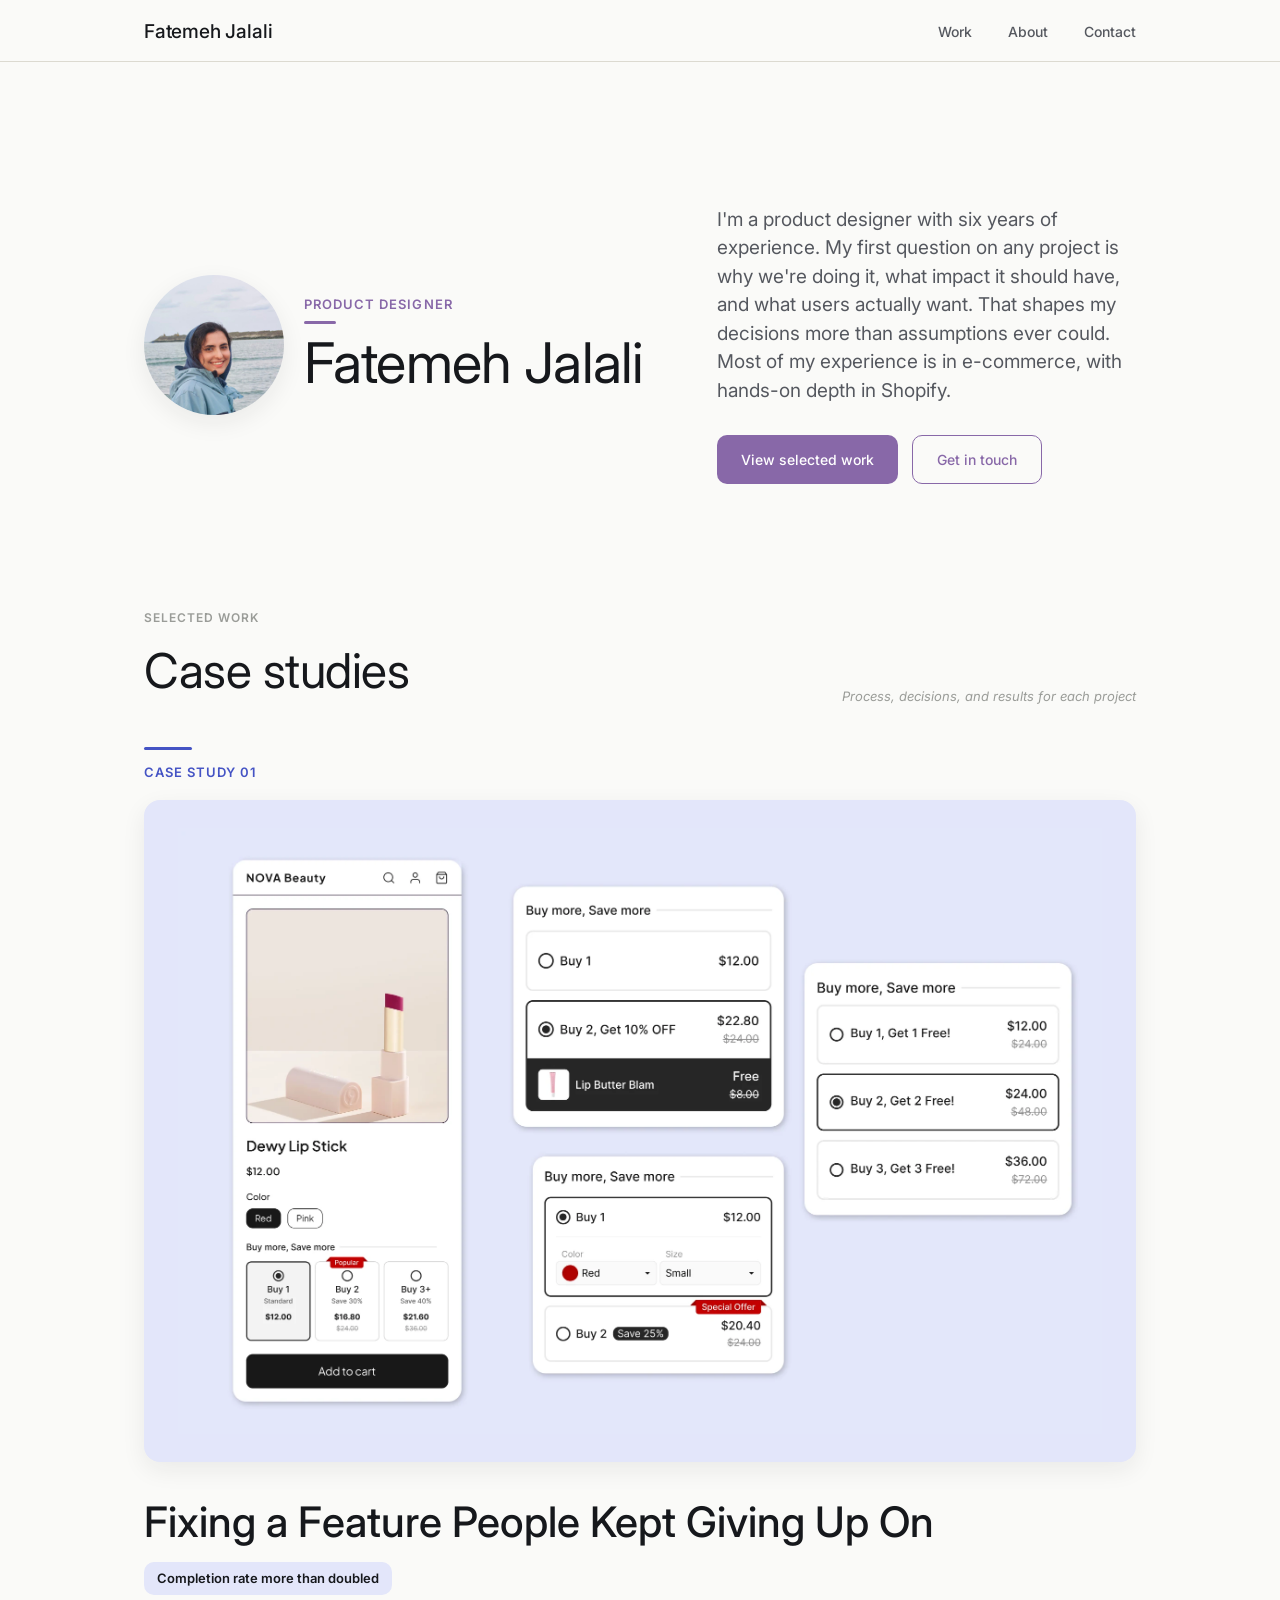
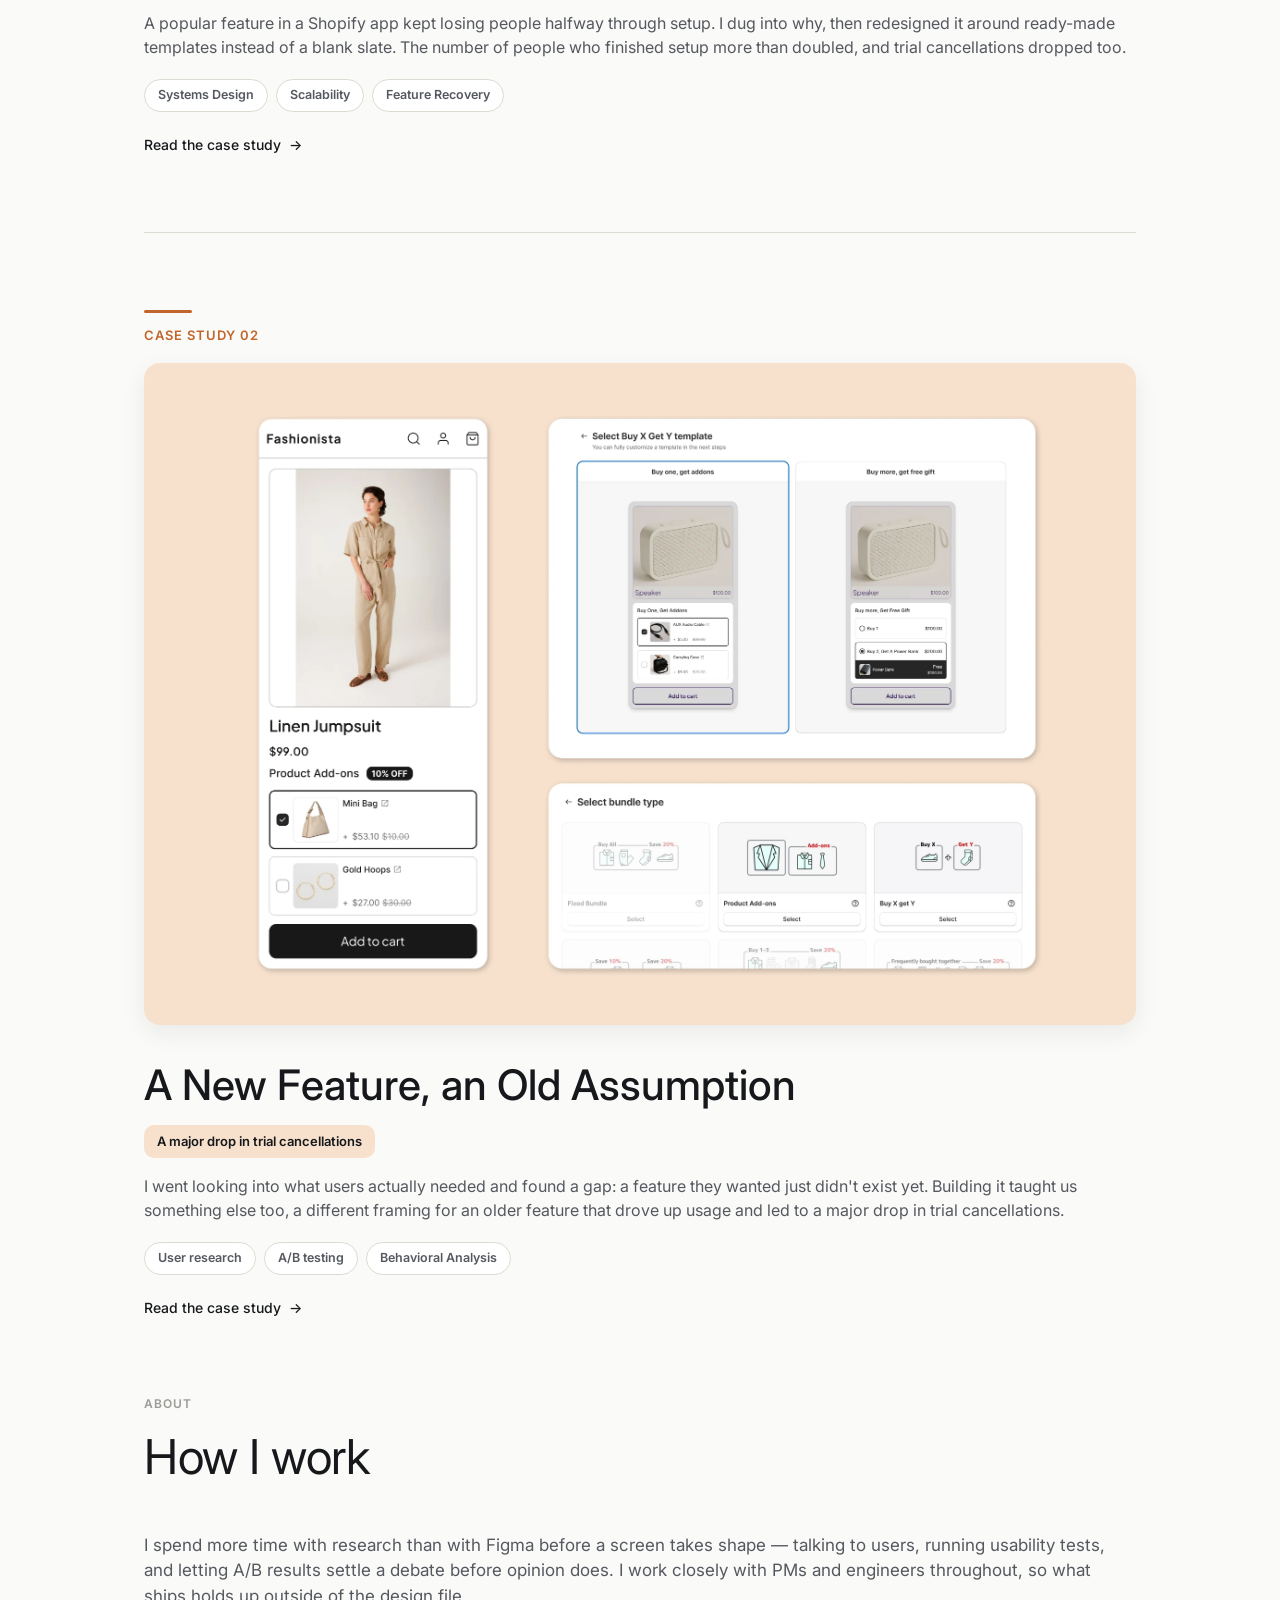
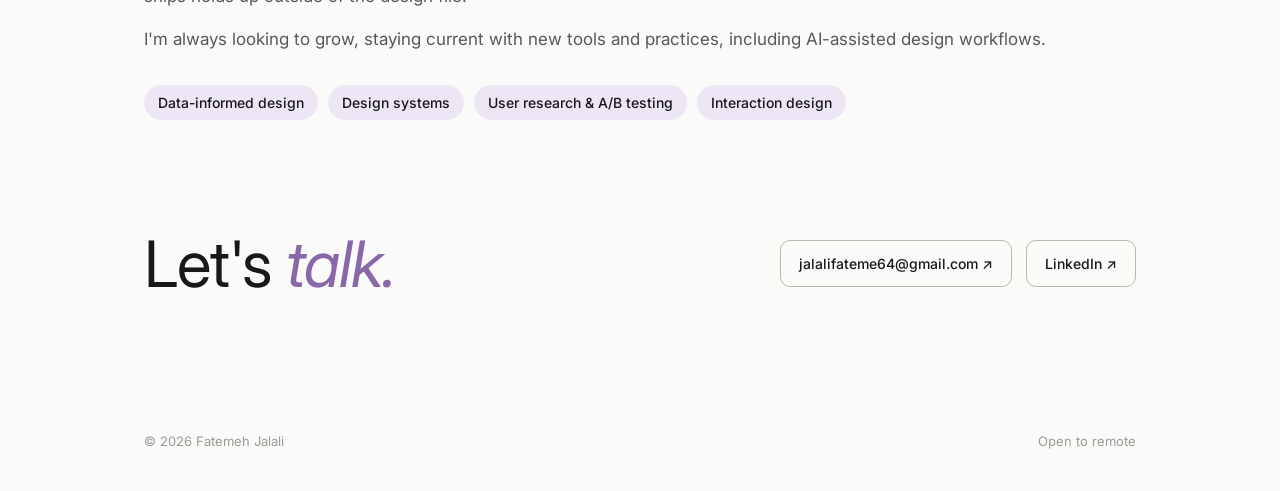
==== index.html @ e8f48e27 "Add three annotated before/after screenshots with draw-on curved arrows Cropped the uploaded composi" ====
<!DOCTYPE html>
<html lang="en">
<head>
<meta charset="UTF-8">
<meta name="viewport" content="width=device-width, initial-scale=1.0">
<title>Fatemeh Jalali — Product Designer</title>
<meta name="description" content="Fatemeh Jalali — product designer with six years of experience in e-commerce and Shopify, designing with research, testing, and measured outcomes.">

<meta property="og:type" content="website">
<meta property="og:title" content="Fatemeh Jalali — Product Designer">
<meta property="og:description" content="Product designer with six years of experience in e-commerce and Shopify. Design decisions, backed by evidence.">
<meta property="og:url" content="https://fatemehjalali.is-a.dev/">
<meta name="twitter:card" content="summary_large_image">
<!-- TODO before launch: add an og:image. -->

<link rel="canonical" href="https://fatemehjalali.is-a.dev/">
<link rel="icon" href="./assets/favicon.svg" type="image/svg+xml">
<link rel="preconnect" href="https://fonts.googleapis.com">
<link rel="preconnect" href="https://fonts.gstatic.com" crossorigin>
<link href="https://fonts.googleapis.com/css2?family=Fraunces:opsz,wght@9..144,400;9..144,500&family=Inter:ital,wght@0,400;0,500;0,600;0,700;1,400;1,500;1,600&display=swap" rel="stylesheet">
<link rel="stylesheet" href="./assets/css/styles.css?v=16">
<script src="./assets/js/main.js" defer></script>
</head>
<body>

  <a class="skip-link" href="#top">Skip to content</a>

  <header>
    <div class="header-row wrap">
      <a href="./" class="logo">Fatemeh Jalali</a>
      <nav aria-label="Primary">
        <a href="#work">Work</a>
        <a href="#about">About</a>
        <a href="#contact">Contact</a>
      </nav>
    </div>
  </header>

  <main id="top">

    <section class="hero wrap">
      <div class="hero-identity reveal">
        <img class="hero-photo" src="./assets/images/fatemeh.jpg" alt="Fatemeh Jalali" width="140" height="140">
        <div>
          <div class="eyebrow">Product designer</div>
          <h1 class="hero-name">Fatemeh Jalali</h1>
        </div>
      </div>
      <div class="hero-sub reveal">
        <p>I'm a product designer with six years of experience. My first question on any project is why we're doing it, what impact it should have, and what users actually want. That shapes my decisions more than assumptions ever could. Most of my experience is in e-commerce, with hands-on depth in Shopify.</p>
        <div class="hero-cta">
          <a href="#work" class="btn btn-primary">View selected work</a>
          <a href="#contact" class="btn btn-ghost">Get in touch</a>
        </div>
      </div>
    </section>

    <section class="section wrap" id="work">
      <div class="section-head reveal">
        <div>
          <div class="section-label">Selected work</div>
          <h2 class="section-title">Case studies</h2>
        </div>
        <div class="section-note section-note--wide">Process, decisions, and results for each project</div>
      </div>

      <div class="work-list">
        <article class="work-entry work-entry--cs2 reveal">
          <div class="work-kicker">Case study 01</div>
          <a href="./fixing-a-feature-people-kept-giving-up-on" class="work-media">
            <img src="./assets/images/case-study-2-cover.webp" alt="" width="2000" height="1309" loading="lazy">
          </a>
          <div class="work-body">
            <h3 class="work-title"><a href="./fixing-a-feature-people-kept-giving-up-on">Fixing a Feature People Kept Giving Up On</a></h3>
            <div class="work-result">Completion rate more than doubled</div>
            <p class="work-desc">A popular feature in a Shopify app kept losing people halfway through setup. I dug into why, then redesigned it around ready-made templates instead of a blank slate. The number of people who finished setup more than doubled, and trial cancellations dropped too.</p>
            <div class="work-tags">
              <span class="tag">Systems Design</span>
              <span class="tag">Scalability</span>
              <span class="tag">Feature Recovery</span>
            </div>
            <a href="./fixing-a-feature-people-kept-giving-up-on" class="work-link"><span class="work-link-text">Read the case study</span> <span class="arrow">→</span></a>
          </div>
        </article>

        <hr class="work-divider">

        <article class="work-entry work-entry--cs1 reveal">
          <div class="work-kicker">Case study 02</div>
          <a href="./a-new-feature-an-old-assumption" class="work-media">
            <img src="./assets/images/case-study-1-cover.webp" alt="" width="2000" height="1309" loading="lazy">
          </a>
          <div class="work-body">
            <h3 class="work-title"><a href="./a-new-feature-an-old-assumption">A New Feature, an Old Assumption</a></h3>
            <div class="work-result">A major drop in trial cancellations</div>
            <p class="work-desc">I went looking into what users actually needed and found a gap: a feature they wanted just didn't exist yet. Building it taught us something else too, a different framing for an older feature that drove up usage and led to a major drop in trial cancellations.</p>
            <div class="work-tags">
              <span class="tag">User research</span>
              <span class="tag">A/B testing</span>
              <span class="tag">Behavioral Analysis</span>
            </div>
            <a href="./a-new-feature-an-old-assumption" class="work-link"><span class="work-link-text">Read the case study</span> <span class="arrow">→</span></a>
          </div>
        </article>
      </div>
    </section>

    <section class="section wrap" id="about">
      <div class="section-head reveal">
        <div>
          <div class="section-label">About</div>
          <h2 class="section-title">How I work</h2>
        </div>
      </div>

      <div class="about-grid reveal">
        <div class="about-text">
          <p>I spend more time with research than with Figma before a screen takes shape — talking to users, running usability tests, and letting A/B results settle a debate before opinion does. I work closely with PMs and engineers throughout, so what ships holds up outside of the design file.</p>
          <p>I'm always looking to grow, staying current with new tools and practices, including AI-assisted design workflows.</p>

          <div class="skills">
            <span>Data-informed design</span>
            <span>Design systems</span>
            <span>User research &amp; A/B testing</span>
            <span>Interaction design</span>
          </div>
        </div>
      </div>
    </section>

  </main>

  <section class="contact wrap" id="contact">
    <div class="contact-inner reveal">
      <h2>Let's <em>talk.</em></h2>
      <div class="contact-links">
        <a class="contact-link" href="mailto:jalalifateme64@gmail.com">jalalifateme64@gmail.com ↗</a>
        <a class="contact-link" href="https://www.linkedin.com/in/fatemehjalali78/" target="_blank" rel="noopener">LinkedIn ↗</a>
      </div>
    </div>
  </section>

  <footer class="reveal">
    <span>© 2026 Fatemeh Jalali</span>
    <span>Open to remote</span>
  </footer>

</body>
</html>
---- assets/css/styles.css ----
/* ==========================================================================
   Fatemeh Jalali — portfolio
   Shared stylesheet. Every page links this file.

   Visual direction: light, editorial, magazine-like. Typography and
   whitespace carry the hierarchy — no monospace/dashboard motifs.
   ========================================================================== */

/* ---------- design tokens ---------- */
:root{
  --bg: #FAFAF8;
  --bg-card: #FFFFFF;
  --ink: #16181C;
  --ink-soft: #55585F;
  --ink-faint: #9A9C98;
  --accent: #8868A8;
  --accent-soft: #EDE6F5;
  --line: #DCDAD1;
  --line-strong: #B9B6AA;

  /* Per-case-study accents. Applied to that case's work-entry media/link on
     the homepage, and as the page-wide --accent on the case's own page. */
  --cs1-accent: #C1652B;      /* addon features — vivid warm amber */
  --cs1-accent-soft: #F7E1CD;
  --cs2-accent: #4453C4;      /* template system — vivid indigo */
  --cs2-accent-soft: #E3E6FA;

  /* Inter everywhere by default — clean and reliable at every weight/
     size, with no unusual letterforms to trip on. --serif is kept as
     an alias (rather than rewriting every heading rule) so existing
     styles that reference it still resolve correctly. --display-serif
     is the one deliberate exception: Fraunces, used only for
     .section-title, to give major section headings stronger contrast
     against the Inter body text. */
  --serif: 'Inter', sans-serif;
  --sans: 'Inter', sans-serif;
  --display-serif: 'Fraunces', serif;

  --radius: 16px;
  --radius-sm: 10px;
  --shadow: 0 8px 24px rgba(22, 24, 28, 0.07);

  --max: 1120px;
  --gutter: clamp(20px, 5vw, 64px);
}

:root[data-theme="cs1"]{ --accent: var(--cs1-accent); --accent-soft: var(--cs1-accent-soft); }
:root[data-theme="cs2"]{ --accent: var(--cs2-accent); --accent-soft: var(--cs2-accent-soft); }

/* ---------- base ---------- */
*{ box-sizing: border-box; }
html{ scroll-behavior: smooth; }
body{
  margin:0;
  background: var(--bg);
  color: var(--ink);
  font-family: var(--sans);
  font-size: 16px;
  line-height: 1.5;
  -webkit-font-smoothing: antialiased;
}
a{ color: inherit; }
img{ max-width: 100%; display:block; }

.wrap{
  max-width: var(--max);
  margin: 0 auto;
  padding-left: var(--gutter);
  padding-right: var(--gutter);
}

/* Visually hidden, still read by screen readers. */
.visually-hidden{
  position:absolute;
  width:1px; height:1px;
  margin:-1px; padding:0;
  overflow:hidden;
  clip: rect(0 0 0 0);
  white-space: nowrap;
  border:0;
}

.skip-link{
  position:absolute;
  left:-9999px;
  top:0;
  z-index: 10;
  background: var(--ink);
  color: var(--bg);
  font-family: var(--sans);
  font-size: 14px;
  font-weight: 500;
  padding: 12px 18px;
  text-decoration:none;
}
.skip-link:focus{
  left: var(--gutter);
  top: 12px;
}

/* ---------- divider ---------- */
/* A quiet horizontal rule, used sparingly — whitespace does most of the
   work of separating sections. */
.divider{
  border: none;
  border-top: 1px solid var(--line);
  margin: 0;
  width: 100%;
}

/* ---------- header ---------- */
header{
  position: sticky;
  top: 0;
  z-index: 50;
  background: var(--bg);
  border-bottom: 1px solid var(--line);
  padding-top: 18px;
  padding-bottom: 14px;
}
.header-row{
  display:flex;
  align-items:center;
  justify-content:space-between;
}
.logo{
  font-family: var(--serif);
  font-size: 19px;
  font-weight: 500;
  letter-spacing: -0.01em;
  text-decoration:none;
}
.header-row nav{
  display:flex;
  gap: clamp(18px, 3vw, 36px);
  font-family: var(--sans);
  font-size: 14px;
  font-weight: 500;
}
.header-row nav a{
  text-decoration:none;
  color: var(--ink-soft);
  position:relative;
  padding-bottom: 2px;
}
.header-row nav a::after{
  content:'';
  position:absolute;
  left:0; bottom:0;
  width:100%;
  height:1px;
  background: currentColor;
  transform: scaleX(0);
  transform-origin: right;
  transition: transform .25s ease;
}
.header-row nav a:hover{ color: var(--ink); }
.header-row nav a:hover::after{ transform: scaleX(1); transform-origin: left; }
/* Current page in a multi-page nav. */
.header-row nav a[aria-current="page"]{
  color: var(--ink);
  border-bottom: 1px solid var(--accent);
}
.header-row nav a[aria-current="page"]::after{ content:none; }

/* ---------- buttons ---------- */
.btn{
  font-family: var(--sans);
  font-size: 14px;
  font-weight: 500;
  text-decoration:none;
  padding: 13px 24px;
  border-radius: var(--radius-sm);
  display:inline-flex;
  align-items:center;
  gap: 8px;
}
.btn-primary{
  background: var(--accent);
  color: #FFFFFF;
}
.btn-primary:hover{ filter: brightness(0.92); }
.btn-ghost{
  border: 1px solid var(--accent);
  color: var(--accent);
}
.btn-ghost:hover{ background: var(--accent-soft); }

/* ---------- section heads ---------- */
/* Single-sided rhythm: sections sit back to back with no divider between
   them, so only padding-top creates the gap — adding padding-bottom too
   would double it at every section-to-section boundary. */
.section{
  padding-top: clamp(48px, 6vw, 80px);
}
.section-head{
  display:flex;
  justify-content:space-between;
  align-items: flex-end;
  margin-bottom: clamp(24px, 3.5vw, 40px);
  gap: 20px;
  flex-wrap: wrap;
}
.section-label{
  font-family: var(--sans);
  font-size: 12px;
  font-weight: 600;
  color: var(--ink-faint);
  letter-spacing: 0.08em;
  text-transform: uppercase;
}
.section-title{
  font-family: var(--serif);
  font-size: clamp(32px, 4.4vw, 48px);
  font-weight: 400;
  letter-spacing: -0.01em;
  margin: 8px 0 0 0;
}
.section-note{
  font-family: var(--sans);
  font-style: italic;
  font-size: 13px;
  color: var(--ink-faint);
  max-width: 30ch;
  text-align: right;
}
/* A short, single-line note (e.g. Selected Work) shouldn't wrap like the
   longer per-section notes on case study pages do. */
.section-note--wide{ max-width: none; }

/* ---------- tags ---------- */
.tag{
  font-family: var(--sans);
  font-size: 12.5px;
  font-weight: 600;
  color: var(--ink-soft);
  background: var(--bg-card);
  border: 1px solid var(--line);
  padding: 6px 13px;
  border-radius: 20px;
}

/* ---------- hero (home) ---------- */
.hero{
  position: relative;
  padding-top: clamp(84px, 12vw, 144px);
  padding-bottom: clamp(28px, 4vw, 48px);
  display:grid;
  grid-template-columns: 1fr;
  gap: 28px;
}
.eyebrow{
  font-family: var(--sans);
  font-size: 13px;
  font-weight: 600;
  color: var(--accent);
  letter-spacing: 0.08em;
  text-transform: uppercase;
  position: relative;
  padding-bottom: 10px;
}
.eyebrow::after{
  content: '';
  position: absolute;
  left: 0;
  bottom: 0;
  width: 32px;
  height: 3px;
  border-radius: 2px;
  background: var(--accent);
}
.hero-identity{
  display:flex;
  align-items:center;
  gap: 20px;
}
.hero-photo{
  width: 140px; height: 140px;
  border-radius: 50%;
  object-fit: cover;
  box-shadow: var(--shadow);
  filter: saturate(0.92);
  flex-shrink:0;
}
.hero-name{
  font-family: var(--serif);
  font-weight: 400;
  font-size: clamp(34px, 4.8vw, 56px);
  line-height: 1.12;
  letter-spacing: -0.015em;
  margin: 8px 0 0 0;
}
.hero-sub{
  display:grid;
  grid-template-columns: minmax(0,1fr);
  gap: 22px;
  max-width: 640px;
}
.hero-sub p{
  font-size: 19px;
  color: var(--ink-soft);
  margin: 0;
  max-width: 56ch;
}
.hero-cta{
  display:flex;
  gap: 14px;
  margin-top: 8px;
  flex-wrap: wrap;
}

/* ---------- work entries (home) ---------- */
.work-list{
  display:flex;
  flex-direction: column;
}
.work-divider{
  border:none;
  border-top:1px solid var(--line);
  width:100%;
  margin: clamp(48px, 6vw, 80px) 0;
}
.work-entry{
  display:flex;
  flex-direction: column;
}
/* Per-entry accent, scoped so it doesn't leak past this entry. */
.work-entry--cs1{ --card-accent: var(--cs1-accent); --card-accent-soft: var(--cs1-accent-soft); }
.work-entry--cs2{ --card-accent: var(--cs2-accent); --card-accent-soft: var(--cs2-accent-soft); }

.work-kicker{
  font-family: var(--sans);
  font-size: 13px;
  font-weight: 600;
  color: var(--card-accent, var(--accent));
  letter-spacing: 0.08em;
  text-transform: uppercase;
  margin-bottom: 18px;
  position: relative;
  padding-top: 16px;
}
.work-kicker::before{
  content: '';
  position: absolute;
  top: 0;
  left: 0;
  width: 48px;
  height: 3px;
  border-radius: 2px;
  background: var(--card-accent, var(--accent));
}

.work-media{
  display:block;
  width:100%;
  aspect-ratio: 3/2;
  background: var(--card-accent-soft, var(--accent-soft));
  border-radius: var(--radius);
  box-shadow: var(--shadow);
  padding: clamp(14px, 2.5vw, 28px);
  position: relative;
  overflow: hidden;
}
.work-media img{
  width:100%;
  height:100%;
  object-fit: contain;
  display:block;
  transition: transform .4s ease;
}
.work-entry:hover .work-media img{ transform: scale(1.02); }

.work-body{
  display:flex;
  flex-direction: column;
  gap: 16px;
  margin-top: clamp(24px, 4vw, 36px);
}
.work-title{
  font-family: var(--serif);
  font-size: clamp(28px, 4vw, 42px);
  font-weight: 500;
  margin: 0;
  line-height: 1.15;
}
.work-title a{
  color: inherit;
  text-decoration: none;
  transition: color .2s ease;
}
.work-entry:hover .work-title a{ color: var(--card-accent, var(--accent)); }
.work-result{
  font-family: var(--sans);
  font-size: 13px;
  font-weight: 600;
  color: var(--ink);
  background: var(--card-accent-soft, var(--accent-soft));
  display:inline-block;
  width:fit-content;
  padding: 7px 13px;
  border-radius: var(--radius-sm);
}
.work-desc{
  color: var(--ink-soft);
  font-size: 16px;
  margin: 0;
}
.work-tags{
  display:flex;
  gap: 8px;
  flex-wrap: wrap;
  margin-top: 4px;
}
.work-link{
  font-family: var(--sans);
  font-size: 14px;
  font-weight: 500;
  color: var(--ink);
  text-decoration: none;
  display:inline-flex;
  align-items:center;
  gap: 8px;
  margin-top: 6px;
  width: fit-content;
}
.work-entry:hover .work-link{ color: var(--card-accent, var(--accent)); }
.work-link-text{ position:relative; }
.work-link-text::after{
  content:'';
  position:absolute;
  left:0; bottom:-2px;
  width:100%;
  height:1px;
  background: currentColor;
  transform: scaleX(0);
  transform-origin: right;
  transition: transform .25s ease;
}
.work-entry:hover .work-link-text::after{ transform: scaleX(1); transform-origin: left; }
.work-link .arrow{ transition: transform .2s ease; }
.work-entry:hover .arrow{ transform: translateX(4px); }

/* ---------- about ---------- */
.about-grid{
  display:grid;
  grid-template-columns: 1fr;
}
.about-text p{
  font-size: 17px;
  color: var(--ink-soft);
  margin: 0 0 18px 0;
}
.about-text p:last-child{ margin-bottom:0; }
.about-text strong{
  color: var(--ink);
  font-weight: 500;
}

.skills{
  margin-top: 32px;
  display:flex;
  flex-wrap: wrap;
  gap: 10px;
  font-family: var(--sans);
  font-size: 14px;
  font-weight: 500;
}
.skills span{
  color: var(--ink);
  background: var(--accent-soft);
  padding: 7px 14px;
  border-radius: 20px;
}

/* ==========================================================================
   Case study components
   Shared by case-study-1.html / case-study-2.html.
   ========================================================================== */

/* ---------- case hero ---------- */
.case-hero{
  padding-top: clamp(24px, 4vw, 40px);
  padding-bottom: clamp(28px, 4vw, 48px);
}
.case-hero h1{
  font-family: var(--serif);
  font-weight: 400;
  font-size: clamp(34px, 4.8vw, 56px);
  line-height: 1.12;
  letter-spacing: -0.015em;
  margin: 14px 0 0 0;
  max-width: 20ch;
}
.case-summary-label{
  font-family: var(--sans);
  font-size: 12px;
  font-weight: 600;
  color: var(--accent);
  text-transform: uppercase;
  letter-spacing: 0.08em;
  margin: 28px 0 10px 0;
}
.case-summary{
  font-size: 19px;
  color: var(--ink-soft);
  margin: 0;
  text-align: justify;
}

/* ---------- media frame (cover + inline images) ---------- */
.frame{
  width:100%;
  background: var(--accent-soft);
  border-radius: var(--radius);
  box-shadow: var(--shadow);
  position: relative;
  overflow: hidden;
}
.frame::after{
  content: attr(data-label);
  position:absolute;
  bottom: 16px; left:16px;
  font-family: var(--sans);
  font-size: 11px;
  font-weight: 600;
  text-transform: uppercase;
  letter-spacing: 0.06em;
  color: var(--accent);
  opacity: 0.75;
}
.frame img{
  width:100%;
  height:100%;
  object-fit: cover;
  display:block;
}
.frame--cover{ aspect-ratio: 3/2; }
.frame--wide{ aspect-ratio: 16/9; }
.frame--square{ aspect-ratio: 4/3; }
.frame--1x1{ aspect-ratio: 1/1; }

/* ---------- annotated frame (draw-on arrow overlay) ---------- */
/* A hand-drawn-feeling arrow that draws itself in once the frame has
   scrolled into view, pointing at what changed between a before/after
   pair without a static graphic competing with the screenshot. */
.frame-annotated{ position: relative; }
.frame-annotated .arrow-overlay{
  position: absolute;
  inset: 0;
  width: 100%;
  height: 100%;
  pointer-events: none;
}
.frame-annotated .arrow-path{
  fill: none;
  stroke: var(--accent);
  stroke-width: 5;
  stroke-linecap: round;
  stroke-dasharray: 2000;
  stroke-dashoffset: 2000;
  transition: stroke-dashoffset 1.1s cubic-bezier(.4, 0, .2, 1) .35s;
}
.frame-annotated .arrow-dot{
  fill: var(--accent);
  opacity: 0;
  transition: opacity .3s ease .35s;
}
.frame-annotated.in .arrow-path{ stroke-dashoffset: 0; }
.frame-annotated.in .arrow-dot{ opacity: 1; }

/* ---------- screenshot frame (browser chrome) ---------- */
/* A lightweight "browser window" shell for native, hand-built visuals
   (comparison tables, diagrams) so they sit alongside real screenshots
   without looking like a standalone diagram dropped into the page. */
.screenshot-frame{
  background: var(--bg-card);
  border-radius: var(--radius);
  box-shadow: var(--shadow);
  overflow: hidden;
}
.screenshot-frame-bar{
  display: flex;
  align-items: center;
  gap: 6px;
  padding: 12px 16px;
  background: var(--bg);
  border-bottom: 1px solid var(--line);
}
.screenshot-frame-dot{
  width: 8px;
  height: 8px;
  border-radius: 50%;
  background: var(--line-strong);
  flex-shrink: 0;
}
.screenshot-frame-address{
  flex: 1 1 auto;
  max-width: 280px;
  height: 16px;
  margin-left: 8px;
  border-radius: 999px;
  background: var(--bg-card);
  border: 1px solid var(--line);
}
.screenshot-frame-body{
  padding: clamp(24px, 4vw, 40px);
}

/* ---------- before/after scope comparison ---------- */
.ba-compare{
  display: grid;
  grid-template-columns: 1fr 1fr;
  gap: clamp(24px, 4vw, 40px);
  position: relative;
}
.ba-compare::before{
  content: '';
  position: absolute;
  top: 0;
  bottom: 0;
  left: 50%;
  border-left: 1px dashed var(--line);
}
.ba-col-head{
  font-family: var(--sans);
  font-size: 12px;
  font-weight: 600;
  letter-spacing: 0.08em;
  text-transform: uppercase;
  color: var(--ink-faint);
  margin: 0 0 18px 0;
}
.ba-col-head--accent{ color: var(--accent); }
.ba-item{ margin-bottom: 20px; }
.ba-item:last-child{ margin-bottom: 0; }
.ba-item h4{
  font-family: var(--serif);
  font-weight: 500;
  font-size: 15px;
  color: var(--ink);
  margin: 0 0 4px 0;
}
.ba-item p{
  font-family: var(--sans);
  font-size: 13px;
  color: var(--ink-soft);
  margin: 0 0 6px 0;
}
.ba-item p:last-child{ margin-bottom: 0; }
.ba-item ul{
  margin: 0;
  padding-left: 18px;
}
.ba-item li{
  font-family: var(--sans);
  font-size: 13px;
  color: var(--ink-soft);
  margin-bottom: 3px;
}
.ba-item li:last-child{ margin-bottom: 0; }
.ba-item--cut{ opacity: 0.55; }
.ba-item--cut h4{
  text-decoration: line-through;
  text-decoration-color: var(--accent);
  text-decoration-thickness: 1.5px;
}
.ba-struck{
  text-decoration: line-through;
  text-decoration-color: var(--accent);
  text-decoration-thickness: 1.5px;
  opacity: 0.6;
}
.ba-annotation{
  display: flex;
  align-items: center;
  gap: 6px;
  margin-top: 8px;
}
.ba-annotation-line{
  width: 20px;
  height: 0;
  border-top: 1px dashed var(--accent);
  flex-shrink: 0;
}
.ba-annotation-text{
  font-family: var(--sans);
  font-style: italic;
  font-size: 11.5px;
  color: var(--accent);
}
@media (max-width: 700px){
  .ba-compare{ grid-template-columns: 1fr; }
  .ba-compare::before{ display: none; }
  .ba-col--before{
    border-bottom: 1px dashed var(--line);
    padding-bottom: 24px;
    margin-bottom: 24px;
  }
}

/* ---------- prose ---------- */
.prose h3{
  font-family: var(--serif);
  font-weight: 500;
  font-size: 21px;
  margin: 0 0 14px 0;
}
.prose p{
  font-size: 17px;
  color: var(--ink-soft);
  margin: 0 0 18px 0;
  text-align: justify;
}
.prose p:last-child{ margin-bottom:0; }
.prose strong{ color: var(--ink); font-weight: 500; }
.prose ul{
  margin: 0 0 18px 0;
  padding-left: 20px;
  color: var(--ink-soft);
}
.prose li{ margin-bottom: 8px; text-align: justify; }
.prose li:last-child{ margin-bottom:0; }

/* a .frame following body text within the same section (e.g. a supporting
   chart under a problem statement) needs its own top gap, since .prose
   itself carries no trailing margin. Same for a second .prose block
   (e.g. a numbered sub-point) following the section's intro prose, and
   for text resuming after an inline frame. */
.prose + .frame,
.frame + .prose,
.frame + .frame,
.compare-table-wrap + .prose,
.lightbox + .prose,
.prose + .layer-diagram,
.layer-diagram + .prose,
.prose + .concept-diagram,
.concept-diagram + .prose,
.prose + .screenshot-frame,
.screenshot-frame + .prose,
.result-compare-wrap + .prose,
.prose + .result-block,
.frame + .result-block{ margin-top: clamp(28px, 4vw, 40px); }
.prose + .prose{ margin-top: clamp(28px, 4vw, 40px); }

/* ---------- layer diagram ---------- */
/* A minimal, three-step relationship diagram — plain cards and an
   arrow, no icons or illustration, so it breaks up prose without
   looking like a technical flowchart. */
.layer-diagram{
  display: flex;
  align-items: stretch;
  justify-content: center;
  gap: 10px;
  flex-wrap: wrap;
}
.layer-diagram-item{
  display: flex;
  flex-direction: column;
  align-items: center;
  background: var(--accent-soft);
  border-radius: var(--radius);
  padding: 24px 20px;
  text-align: center;
  flex: 1 1 180px;
  max-width: 220px;
}
.layer-diagram-index{
  display: inline-flex;
  align-items: center;
  justify-content: center;
  width: 26px;
  height: 26px;
  border-radius: 50%;
  background: var(--accent);
  color: #FFFFFF;
  font-family: var(--sans);
  font-size: 12px;
  font-weight: 600;
  margin-bottom: 12px;
  flex-shrink: 0;
}
.layer-diagram-item h4{
  font-family: var(--serif);
  font-weight: 500;
  font-size: 16px;
  color: var(--ink);
  margin: 0 0 6px 0;
}
.layer-diagram-item p{
  font-family: var(--sans);
  font-size: 13px;
  color: var(--ink-soft);
  margin: 0;
}
.layer-diagram-arrow{
  display: flex;
  align-items: center;
  justify-content: center;
  font-family: var(--serif);
  font-size: 20px;
  color: var(--line-strong);
  flex-shrink: 0;
}
@media (max-width: 700px){
  .layer-diagram{ flex-direction: column; }
  .layer-diagram-arrow{ transform: rotate(90deg); }
}

/* ---------- concept diagram (illustration + principles) ---------- */
/* A single small illustration of the concept itself (a main product with
   an add-on attached, inside a dotted "rules" boundary) followed by a
   compact, borderless row of icon + label pairs. Deliberately not a
   repeat of the surrounding prose in boxes. */
.concept-diagram{
  display: flex;
  flex-direction: column;
  align-items: center;
  gap: clamp(12px, 2vw, 18px);
}
.concept-illustration{
  display: block;
  width: 100%;
  max-width: 360px;
  height: auto;
}
.concept-illustration text{ font-family: var(--sans); }
.concept-illustration .cpt-boundary{ fill: none; stroke: var(--line-strong); stroke-width: 1.25; stroke-dasharray: 4 5; }
.concept-illustration .cpt-rules-label{ font-size: 11px; font-weight: 700; letter-spacing: 0.08em; fill: var(--accent); }
.concept-illustration .cpt-main{ fill: var(--bg-card); stroke: var(--line); stroke-width: 1.5; }
.concept-illustration .cpt-addon{ fill: var(--accent-soft); stroke: var(--accent); stroke-width: 1.5; }
.concept-illustration .cpt-connector{ stroke: var(--ink-faint); stroke-width: 1.5; stroke-linecap: round; }
.concept-illustration .cpt-icon-main{ fill: none; stroke: var(--ink-faint); stroke-width: 1.6; stroke-linecap: round; stroke-linejoin: round; }
.concept-illustration .cpt-icon-addon{ fill: none; stroke: var(--accent); stroke-width: 1.6; stroke-linecap: round; stroke-linejoin: round; }
.concept-illustration .cpt-badge{ fill: var(--accent); stroke: var(--bg-card); stroke-width: 2.5; }
.concept-illustration .cpt-badge-mark{ font-size: 13px; font-weight: 700; fill: #FFFFFF; text-anchor: middle; dominant-baseline: central; }
.concept-illustration .cpt-shape-label{ font-size: 12px; fill: var(--ink-soft); text-anchor: middle; }

.concept-principles{
  display: flex;
  flex-wrap: wrap;
  justify-content: center;
  column-gap: clamp(24px, 4vw, 40px);
  row-gap: 16px;
}
.concept-principle{
  display: flex;
  align-items: center;
  gap: 8px;
  flex: 0 1 auto;
}
.concept-icon{
  width: 22px;
  height: 22px;
  color: var(--accent);
  flex-shrink: 0;
}
.concept-icon circle,
.concept-icon path,
.concept-icon polyline,
.concept-icon line{
  fill: none;
  stroke: currentColor;
  stroke-width: 1.5;
  stroke-linecap: round;
  stroke-linejoin: round;
}
.concept-principle span{
  font-family: var(--sans);
  font-size: 13px;
  color: var(--ink-soft);
  white-space: nowrap;
}
@media (max-width: 500px){
  .concept-principle span{ white-space: normal; }
}

/* pull quote / callout, dropped inline in a section */
.callout{
  background: var(--accent-soft);
  border-left: 2px solid var(--accent);
  padding: 20px 24px;
  margin: clamp(24px, 4vw, 36px) 0;
  max-width: 62ch;
}
.callout--wide{ max-width: none; }
.callout p{
  font-family: var(--serif);
  font-style: italic;
  font-size: 19px;
  color: var(--ink);
  text-align: justify;
  margin: 0;
  line-height: 1.4;
}

/* ---------- result comparison ---------- */
.result-compare{
  display:flex;
  flex-wrap: wrap;
  align-items:center;
  gap: clamp(16px, 4vw, 32px);
  margin: clamp(24px, 4vw, 40px) 0;
}
.result-stat{
  display:flex;
  flex-direction:column;
  gap: 4px;
}
.result-stat b{
  font-family: var(--serif);
  font-weight: 500;
  font-size: clamp(32px, 5vw, 48px);
  line-height:1;
  color: var(--ink);
}
.result-stat b.is-accent{ color: var(--accent); }
.result-stat span{
  font-family: var(--sans);
  font-size: 13px;
  color: var(--ink-faint);
}
.result-arrow{
  font-family: var(--serif);
  font-size: 28px;
  color: var(--line-strong);
}
/* ---------- competitor comparison table ---------- */
.compare-table-wrap{
  margin: clamp(28px, 4vw, 40px) 0 0 0;
  background: var(--bg-card);
  border-radius: var(--radius);
  box-shadow: var(--shadow);
  overflow: hidden;
}
.compare-table{
  width: 100%;
  border-collapse: collapse;
}
.compare-table th{
  font-family: var(--sans);
  font-size: 12px;
  font-weight: 600;
  text-transform: uppercase;
  letter-spacing: 0.06em;
  color: var(--accent);
  text-align: left;
  padding: 16px 24px;
  background: var(--accent-soft);
  border-bottom: 1px solid var(--line);
}
.compare-table td{
  padding: 20px 24px;
  font-family: var(--sans);
  font-size: 17px;
  line-height: 1.5;
  color: var(--ink-soft);
  border-bottom: 1px solid var(--line);
  vertical-align: top;
}
.compare-table tr:last-child td{ border-bottom: none; }
.compare-table em{ color: var(--ink); font-style: italic; }
.compare-app{
  font-family: var(--serif);
  font-weight: 500;
  font-size: 17px;
  color: var(--ink);
}

@media (max-width: 700px){
  .compare-table thead{ display: none; }
  .compare-table, .compare-table tbody, .compare-table tr, .compare-table td{
    display: block;
    width: 100%;
  }
  .compare-table tr{
    padding: 20px 24px;
    border-bottom: 1px solid var(--line);
  }
  .compare-table tr:last-child{ border-bottom: none; }
  .compare-table td{
    padding: 6px 0;
    border-bottom: none;
  }
  .compare-table td::before{
    content: attr(data-label);
    display: block;
    font-family: var(--sans);
    font-size: 12px;
    font-weight: 600;
    text-transform: uppercase;
    letter-spacing: 0.06em;
    color: var(--accent);
    margin-bottom: 4px;
  }
  .compare-table td:first-child::before{ display: none; }
}

/* ---------- comparison-table screenshot thumbnail ---------- */
.compare-thumb{
  position: relative;
  display: inline-block;
  width: 96px;
  border: none;
  background: none;
  padding: 0;
  cursor: pointer;
}
.compare-thumb .frame{
  display: block;
  aspect-ratio: 3/2;
  border-radius: var(--radius-sm);
  box-shadow: none;
  transition: opacity .2s ease;
}
.compare-thumb:hover .frame{ opacity: 0.85; }
.compare-thumb-count{
  position: absolute;
  right: 5px;
  bottom: 5px;
  background: rgba(22, 24, 28, 0.72);
  color: #FFFFFF;
  font-family: var(--sans);
  font-size: 10px;
  font-weight: 600;
  padding: 2px 6px;
  border-radius: 20px;
  line-height: 1.3;
}

/* ---------- screenshot lightbox ---------- */
/* One reusable dialog for all four apps: setupCompareLightbox() in
   main.js swaps which .shot-grid is visible and opens/closes it. */
.lightbox{
  position: fixed;
  inset: 0;
  z-index: 100;
  display: flex;
  align-items: center;
  justify-content: center;
  padding: 16px;
}
.lightbox[hidden]{ display: none; }
.lightbox-backdrop{
  position: absolute;
  inset: 0;
  background: rgba(22, 24, 28, 0.55);
}
.lightbox-dialog{
  position: relative;
  background: var(--bg-card);
  border-radius: var(--radius);
  box-shadow: 0 24px 64px rgba(22, 24, 28, 0.3);
  width: 100%;
  max-width: 1400px;
  max-height: 94vh;
  overflow-y: auto;
  padding: clamp(20px, 3vw, 36px);
}
.lightbox-head{
  display: flex;
  align-items: center;
  justify-content: space-between;
  gap: 20px;
  margin-bottom: clamp(20px, 3vw, 28px);
}
.lightbox-title{
  font-family: var(--display-serif);
  font-weight: 500;
  font-size: 20px;
  color: var(--ink);
}
.lightbox-close{
  background: none;
  border: none;
  font-size: 26px;
  line-height: 1;
  color: var(--ink-faint);
  cursor: pointer;
  padding: 4px 8px;
  margin: -4px -8px 0 0;
}
.lightbox-close:hover{ color: var(--ink); }

/* Flex + justify-content:center (rather than CSS grid) so an
   incomplete last row — e.g. Pumper's 5 images as 3 + 2 — centers
   itself instead of hugging the left edge with dead space on the
   right. Column count/width is driven by data-count. */
.shot-grid{
  display: flex;
  flex-wrap: wrap;
  justify-content: center;
  gap: 20px;
}
.shot-grid[hidden]{ display: none; }
.shot{ display: flex; flex-direction: column; }
.shot-caption{
  font-family: var(--sans);
  font-size: 12px;
  color: var(--ink-faint);
  text-align: center;
  margin: 8px 0 0 0;
}

/* A single image is sized by available dialog height rather than a
   fixed width, so the lightbox never needs to scroll for it — width
   follows from the frame's own 3:2 ratio. */
.shot-grid[data-count="1"] .shot{ flex: 0 1 auto; max-width: 100%; }
.shot-grid[data-count="1"] .frame{
  width: auto;
  max-width: 100%;
  height: min(calc(94vh - 180px), 700px);
}
.shot-grid[data-count="2"] .shot{ flex: 1 1 0; max-width: calc(50% - 10px); }
.shot-grid[data-count="3"] .shot{ flex: 1 1 0; max-width: calc(33.333% - 14px); }
.shot-grid:not([data-count="1"]):not([data-count="2"]):not([data-count="3"]) .shot{
  flex: 1 1 340px;
  max-width: 420px;
}

@media (max-width: 700px){
  .shot-grid[data-count]:not([data-count="1"]) .shot{
    flex: 1 1 100%;
    max-width: 100%;
  }
}

body.lightbox-open{ overflow: hidden; }

/* ---------- prev/next case nav ---------- */
nav[aria-label="More work"]{
  padding-top: clamp(48px, 6vw, 80px);
  padding-bottom: clamp(48px, 6vw, 80px);
}
.case-switch{
  display:grid;
  grid-template-columns: 1fr;
  gap: clamp(16px, 2.5vw, 24px);
}
.case-switch-link{
  background: #FFFFFF;
  border-radius: var(--radius);
  box-shadow: var(--shadow);
  border: 2px solid transparent;
  outline: none;
  padding: clamp(24px, 4vw, 40px);
  text-decoration:none;
  color: inherit;
  display:flex;
  flex-direction:column;
  gap: 8px;
  transition: transform .2s ease, border-color .2s ease;
}
.case-switch-link:hover,
.case-switch-link:focus-visible{
  transform: translateY(-3px);
  background: #FFFFFF;
  box-shadow: var(--shadow);
  border-color: var(--accent);
  outline: none;
}
.case-switch-link:hover .case-switch-title,
.case-switch-link:focus-visible .case-switch-title{ color: var(--accent); }
.case-switch-label{
  font-family: var(--sans);
  font-size: 12px;
  font-weight: 600;
  color: var(--ink-faint);
  text-transform: uppercase;
  letter-spacing: 0.06em;
}
.case-switch-title{
  font-family: var(--serif);
  font-size: clamp(19px, 2.4vw, 24px);
  font-weight: 500;
}

@media (min-width: 700px){
  .case-switch{ grid-template-columns: 1fr 1fr; }
  .case-switch-link:last-child{ align-items: flex-end; text-align: right; }
}

/* ---------- contact ---------- */
.contact{
  position: relative;
  padding-top: clamp(56px, 8vw, 96px);
  padding-bottom: clamp(56px, 8vw, 96px);
}
.contact-inner{
  display:flex;
  flex-direction:column;
  align-items:flex-start;
  gap: 28px;
}
.contact h2{
  font-family: var(--serif);
  font-weight: 400;
  font-size: clamp(32px, 6vw, 64px);
  margin: 0;
  letter-spacing: -0.015em;
  max-width: 12ch;
}
.contact h2 em{ font-style: italic; color: var(--accent); }
.contact-links{
  display:flex;
  flex-wrap: wrap;
  gap: 14px;
}
.contact-link{
  font-family: var(--sans);
  font-size: 14px;
  font-weight: 500;
  text-decoration:none;
  border: 1px solid var(--line-strong);
  border-radius: var(--radius-sm);
  padding: 12px 18px;
  display:inline-flex;
  align-items:center;
  gap: 8px;
}
.contact-link:hover{
  border-color: var(--accent);
  color: var(--accent);
}

/* ---------- footer ---------- */
footer{
  padding: 24px var(--gutter) 40px;
  max-width: var(--max);
  margin: 0 auto;
  display:flex;
  justify-content:space-between;
  font-family: var(--sans);
  font-size: 13px;
  color: var(--ink-faint);
  flex-wrap: wrap;
  gap: 10px;
}

/* ---------- reveal ---------- */
.reveal{
  opacity: 0;
  transform: translateY(24px);
  transition: opacity .5s ease, transform .5s ease;
}
.reveal.in{
  opacity: 1;
  transform: translateY(0);
}
/* A touch of stagger between two sibling .reveal blocks in the same
   section (e.g. hero photo before hero copy, About head before body)
   without needing a separate observer per element. */
.hero-sub.reveal,
.about-grid.reveal{
  transition-delay: .1s;
}

/* Staggered reveal within each work entry: image scales in first,
   then title/badge/description/tags/link fade up in sequence. Driven
   by the single .work-entry.in toggle (same IntersectionObserver
   entry as every other .reveal), so it only ever plays once. */
.work-entry .work-media,
.work-entry .work-title,
.work-entry .work-result,
.work-entry .work-desc,
.work-entry .work-tags,
.work-entry .work-link{
  opacity: 0;
  transition: opacity .5s ease, transform .5s ease;
}
.work-entry .work-media{ transform: scale(0.96); }
.work-entry .work-title,
.work-entry .work-result,
.work-entry .work-desc,
.work-entry .work-tags,
.work-entry .work-link{
  transform: translateY(22px);
}
.work-entry .work-title{ transition-delay: .1s; }
.work-entry .work-result{ transition-delay: .2s; }
.work-entry .work-desc{ transition-delay: .3s; }
.work-entry .work-tags{ transition-delay: .4s; }
.work-entry .work-link{ transition-delay: .5s; }

.work-entry.in .work-media,
.work-entry.in .work-title,
.work-entry.in .work-result,
.work-entry.in .work-desc,
.work-entry.in .work-tags,
.work-entry.in .work-link{
  opacity: 1;
  transform: none;
}

@media (prefers-reduced-motion: reduce){
  .reveal{ opacity:1; transform:none; transition:none; }
  .work-entry .work-media,
  .work-entry .work-title,
  .work-entry .work-result,
  .work-entry .work-desc,
  .work-entry .work-tags,
  .work-entry .work-link{
    opacity:1; transform:none; transition:none;
  }
  html{ scroll-behavior:auto; }
}

/* ---------- focus ---------- */
a:focus-visible, .btn:focus-visible{
  outline: 2px solid var(--accent);
  outline-offset: 3px;
}

/* ---------- responsive ---------- */
@media (min-width: 760px){
  .hero{ grid-template-columns: 1.3fr 1fr; align-items: center; }
  .contact-inner{ flex-direction: row; align-items:center; justify-content:space-between; width:100%; }
}
@media (max-width: 759px){
  nav{ gap: 16px; }
  .section-note{ display:none; }
}
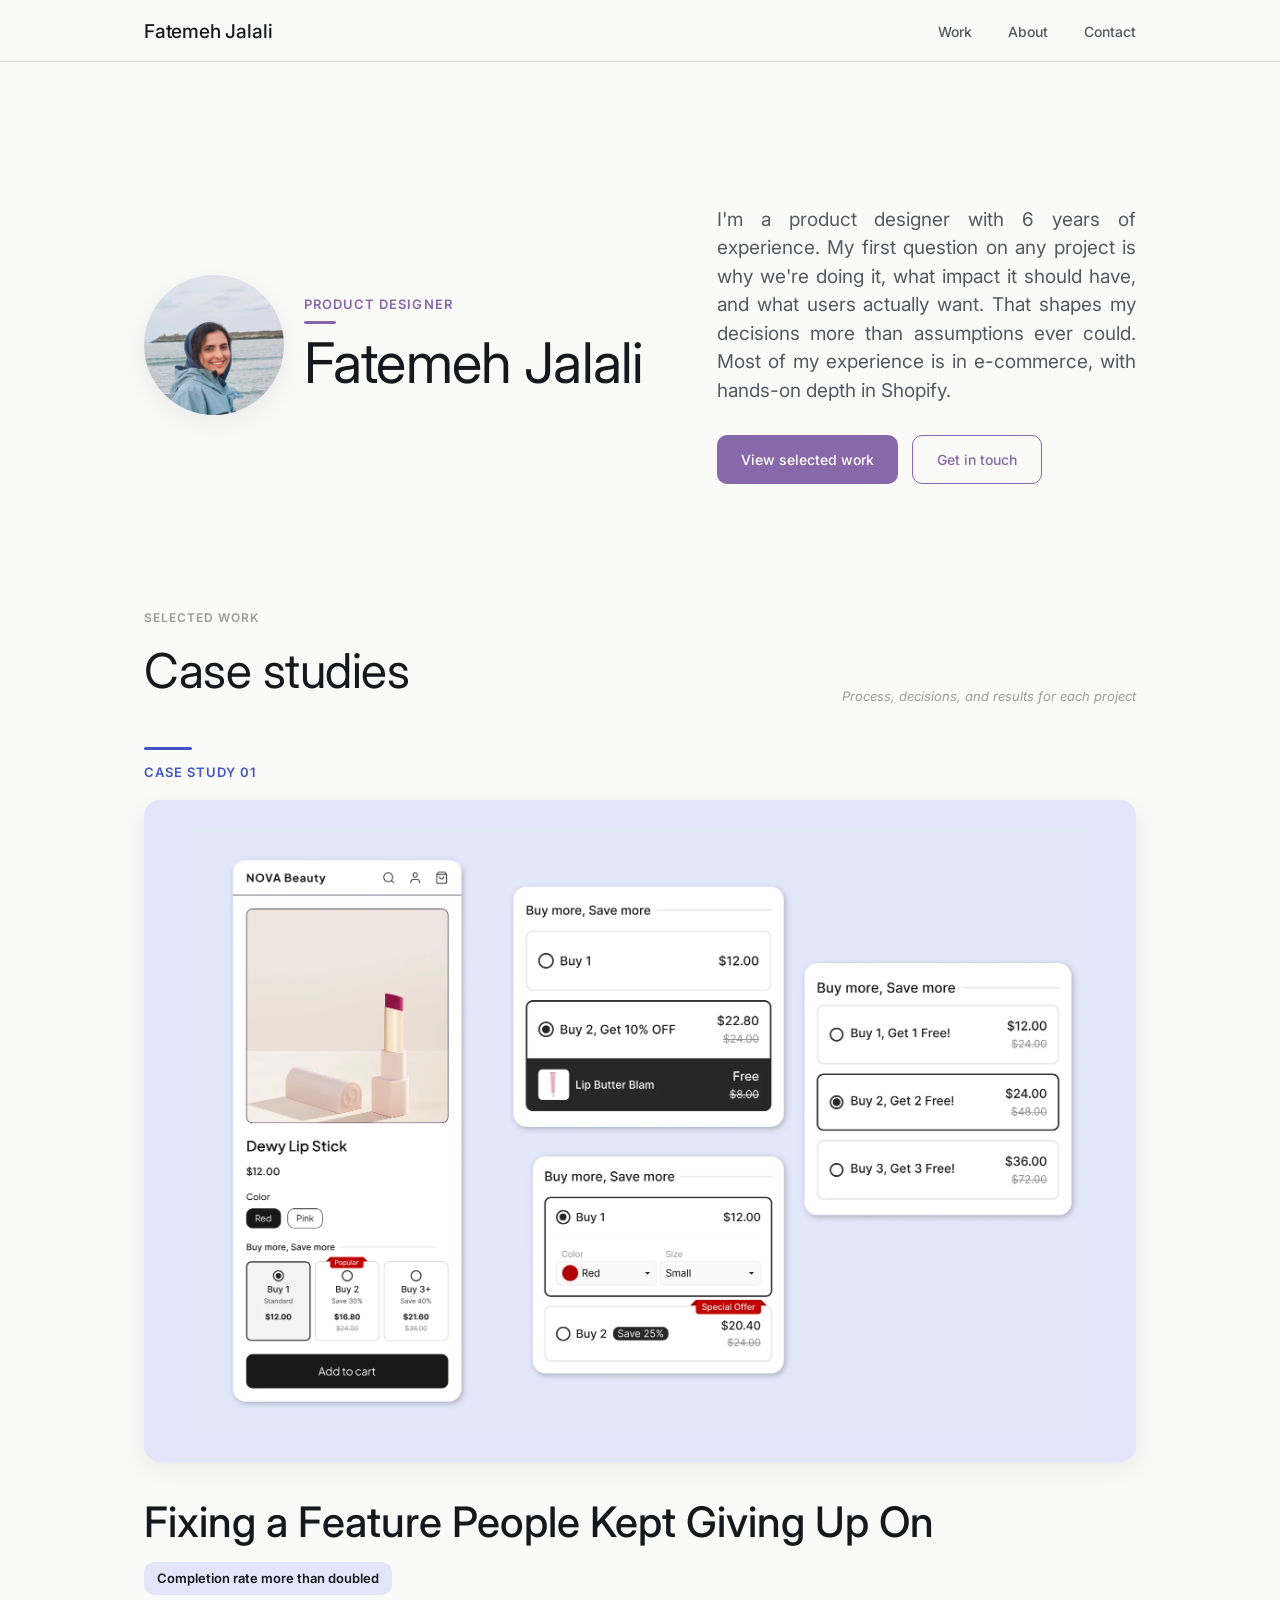
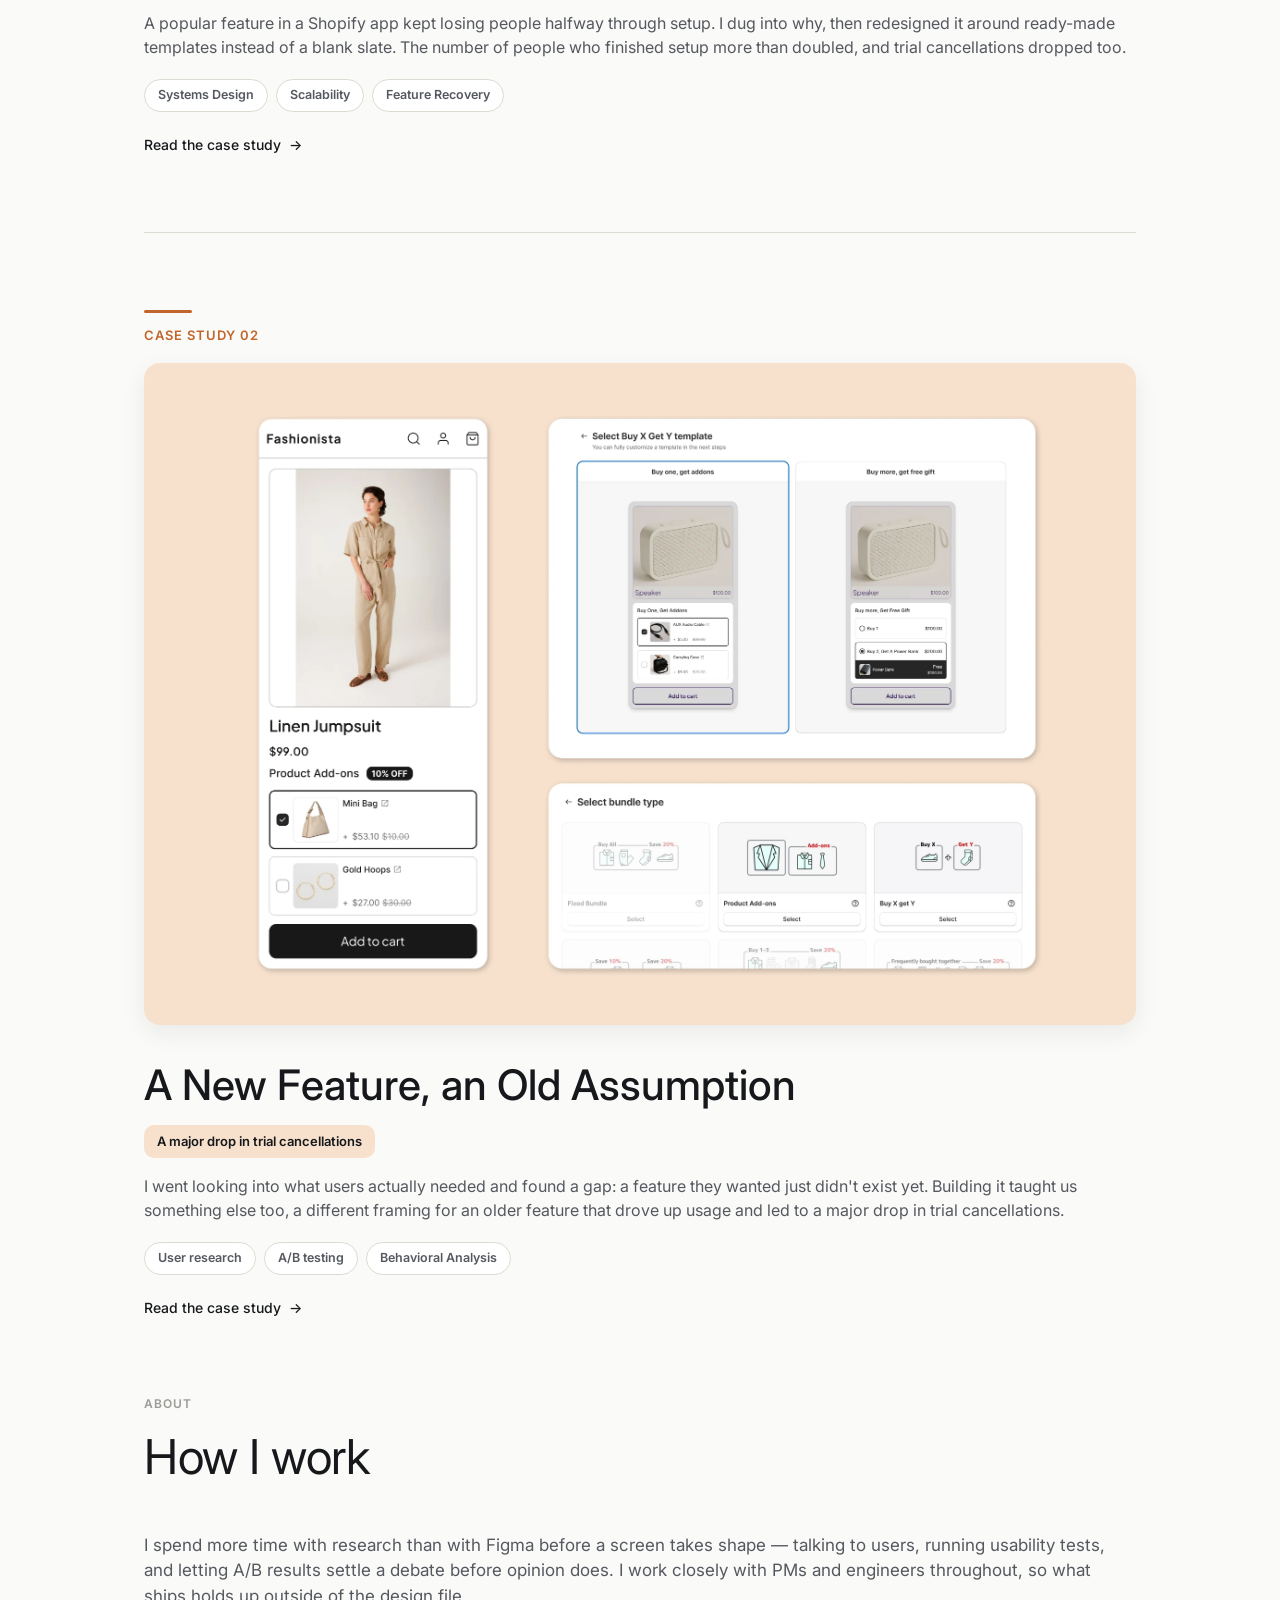
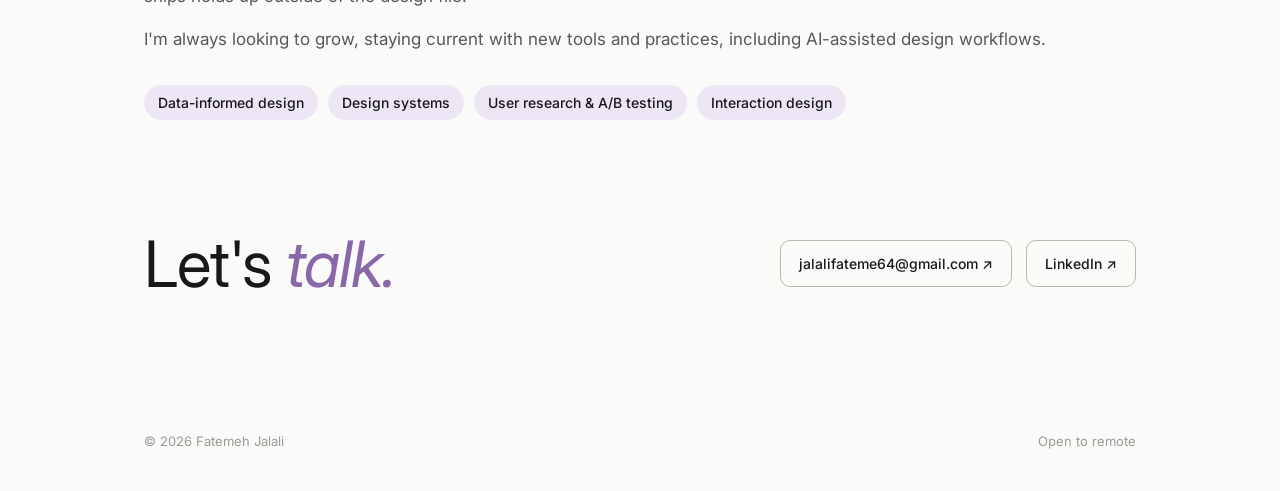
==== commit bde29bb7: "Fix homepage hero: numeral, justified text, aligned CTAs Writes "6 years" as a numeral, justifies th" ====
--- a/index.html
+++ b/index.html
@@ -18,7 +18,7 @@
 <link rel="preconnect" href="https://fonts.googleapis.com">
 <link rel="preconnect" href="https://fonts.gstatic.com" crossorigin>
 <link href="https://fonts.googleapis.com/css2?family=Fraunces:opsz,wght@9..144,400;9..144,500&family=Inter:ital,wght@0,400;0,500;0,600;0,700;1,400;1,500;1,600&display=swap" rel="stylesheet">
-<link rel="stylesheet" href="./assets/css/styles.css?v=16">
+<link rel="stylesheet" href="./assets/css/styles.css?v=20">
 <script src="./assets/js/main.js" defer></script>
 </head>
 <body>
@@ -47,7 +47,7 @@
         </div>
       </div>
       <div class="hero-sub reveal">
-        <p>I'm a product designer with six years of experience. My first question on any project is why we're doing it, what impact it should have, and what users actually want. That shapes my decisions more than assumptions ever could. Most of my experience is in e-commerce, with hands-on depth in Shopify.</p>
+        <p>I'm a product designer with 6 years of experience. My first question on any project is why we're doing it, what impact it should have, and what users actually want. That shapes my decisions more than assumptions ever could. Most of my experience is in e-commerce, with hands-on depth in Shopify.</p>
         <div class="hero-cta">
           <a href="#work" class="btn btn-primary">View selected work</a>
           <a href="#contact" class="btn btn-ghost">Get in touch</a>
--- a/assets/css/styles.css
+++ b/assets/css/styles.css
@@ -301,9 +301,11 @@
   color: var(--ink-soft);
   margin: 0;
   max-width: 56ch;
+  text-align: justify;
 }
 .hero-cta{
   display:flex;
+  justify-content: flex-start;
   gap: 14px;
   margin-top: 8px;
   flex-wrap: wrap;
@@ -554,16 +556,16 @@
 .frame-annotated .arrow-path{
   fill: none;
   stroke: var(--accent);
-  stroke-width: 5;
+  stroke-width: 2.75;
   stroke-linecap: round;
   stroke-dasharray: 2000;
   stroke-dashoffset: 2000;
-  transition: stroke-dashoffset 1.1s cubic-bezier(.4, 0, .2, 1) .35s;
+  transition: stroke-dashoffset 2.2s cubic-bezier(.16, 1, .3, 1) .3s;
 }
 .frame-annotated .arrow-dot{
   fill: var(--accent);
   opacity: 0;
-  transition: opacity .3s ease .35s;
+  transition: opacity .5s ease .3s;
 }
 .frame-annotated.in .arrow-path{ stroke-dashoffset: 0; }
 .frame-annotated.in .arrow-dot{ opacity: 1; }
@@ -714,11 +716,27 @@
 .prose p:last-child{ margin-bottom:0; }
 .prose strong{ color: var(--ink); font-weight: 500; }
 .prose ul{
+  list-style: none;
   margin: 0 0 18px 0;
-  padding-left: 20px;
+  padding: 0;
   color: var(--ink-soft);
 }
-.prose li{ margin-bottom: 8px; text-align: justify; }
+.prose li{
+  position: relative;
+  margin-bottom: 12px;
+  padding-left: 22px;
+  text-align: justify;
+}
+.prose li::before{
+  content: "";
+  position: absolute;
+  left: 4px;
+  top: 9px;
+  width: 6px;
+  height: 6px;
+  border-radius: 50%;
+  background: var(--accent);
+}
 .prose li:last-child{ margin-bottom:0; }
 
 /* a .frame following body text within the same section (e.g. a supporting
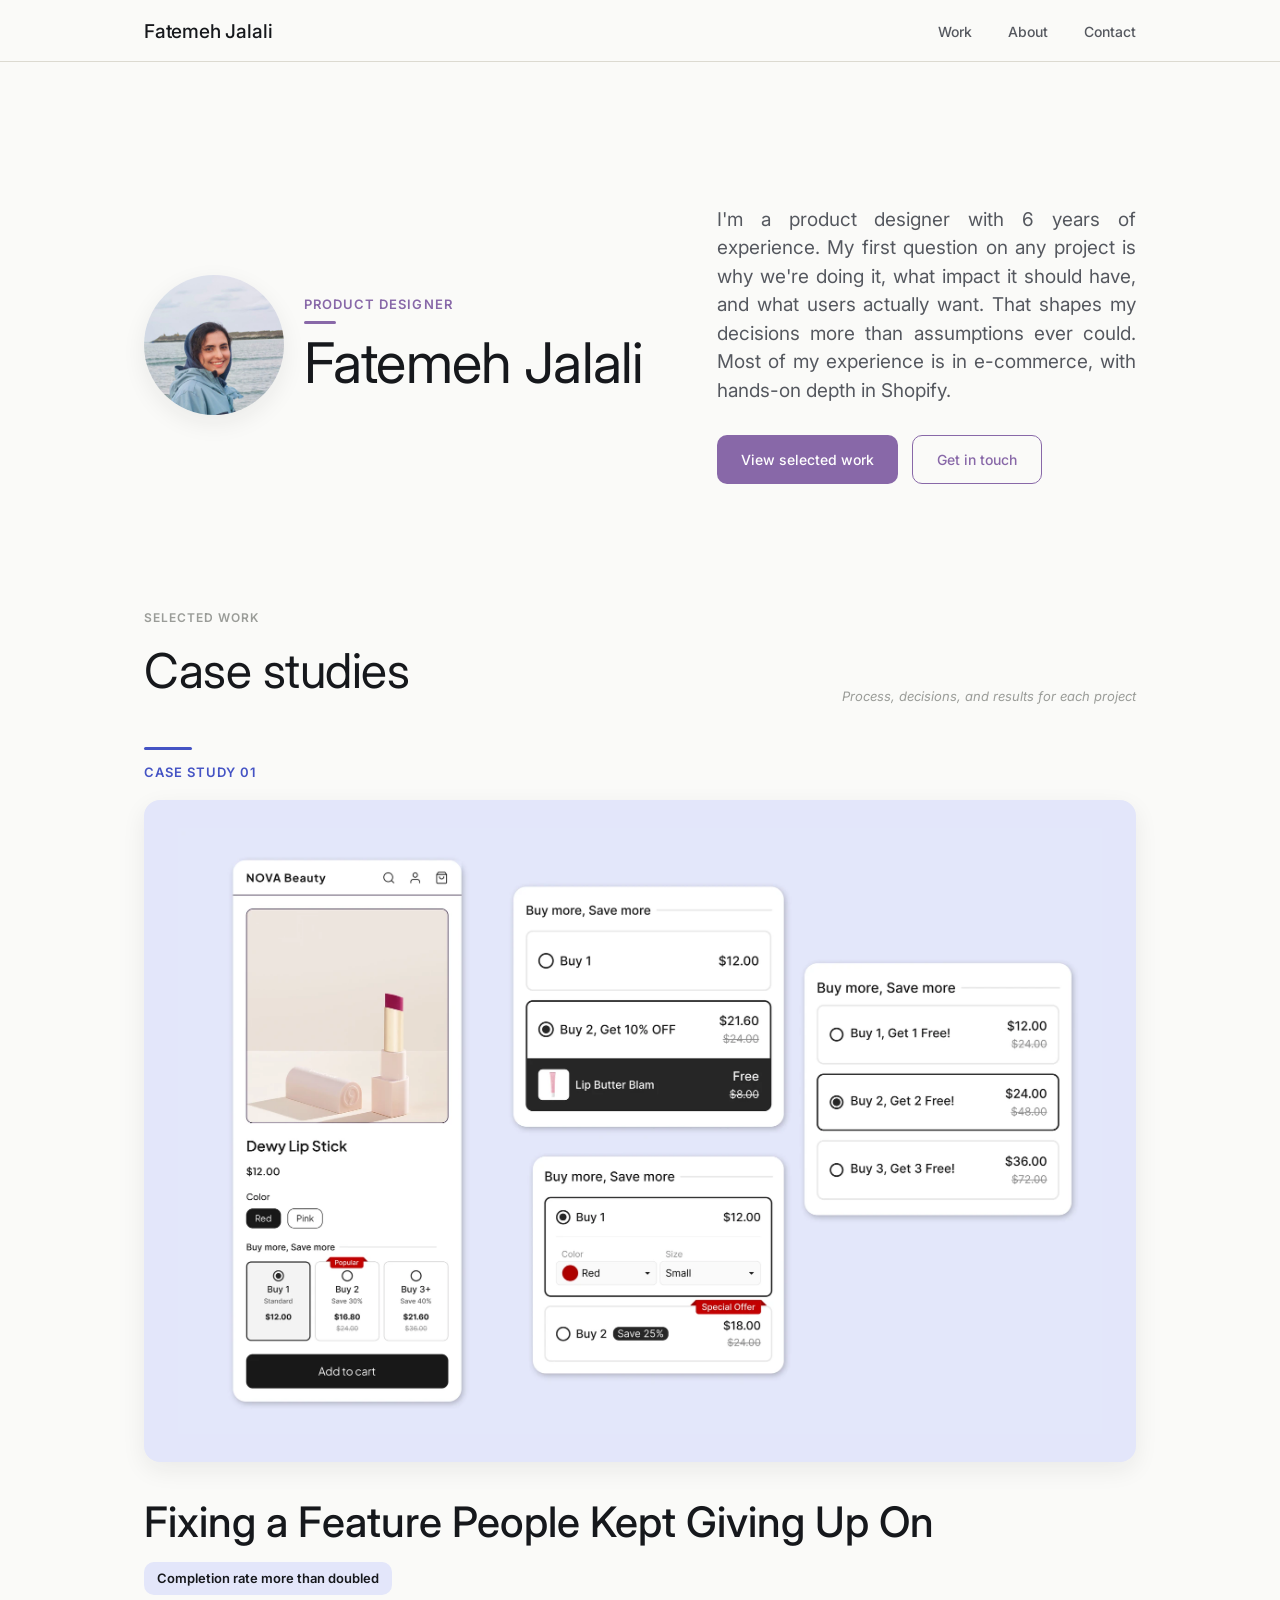
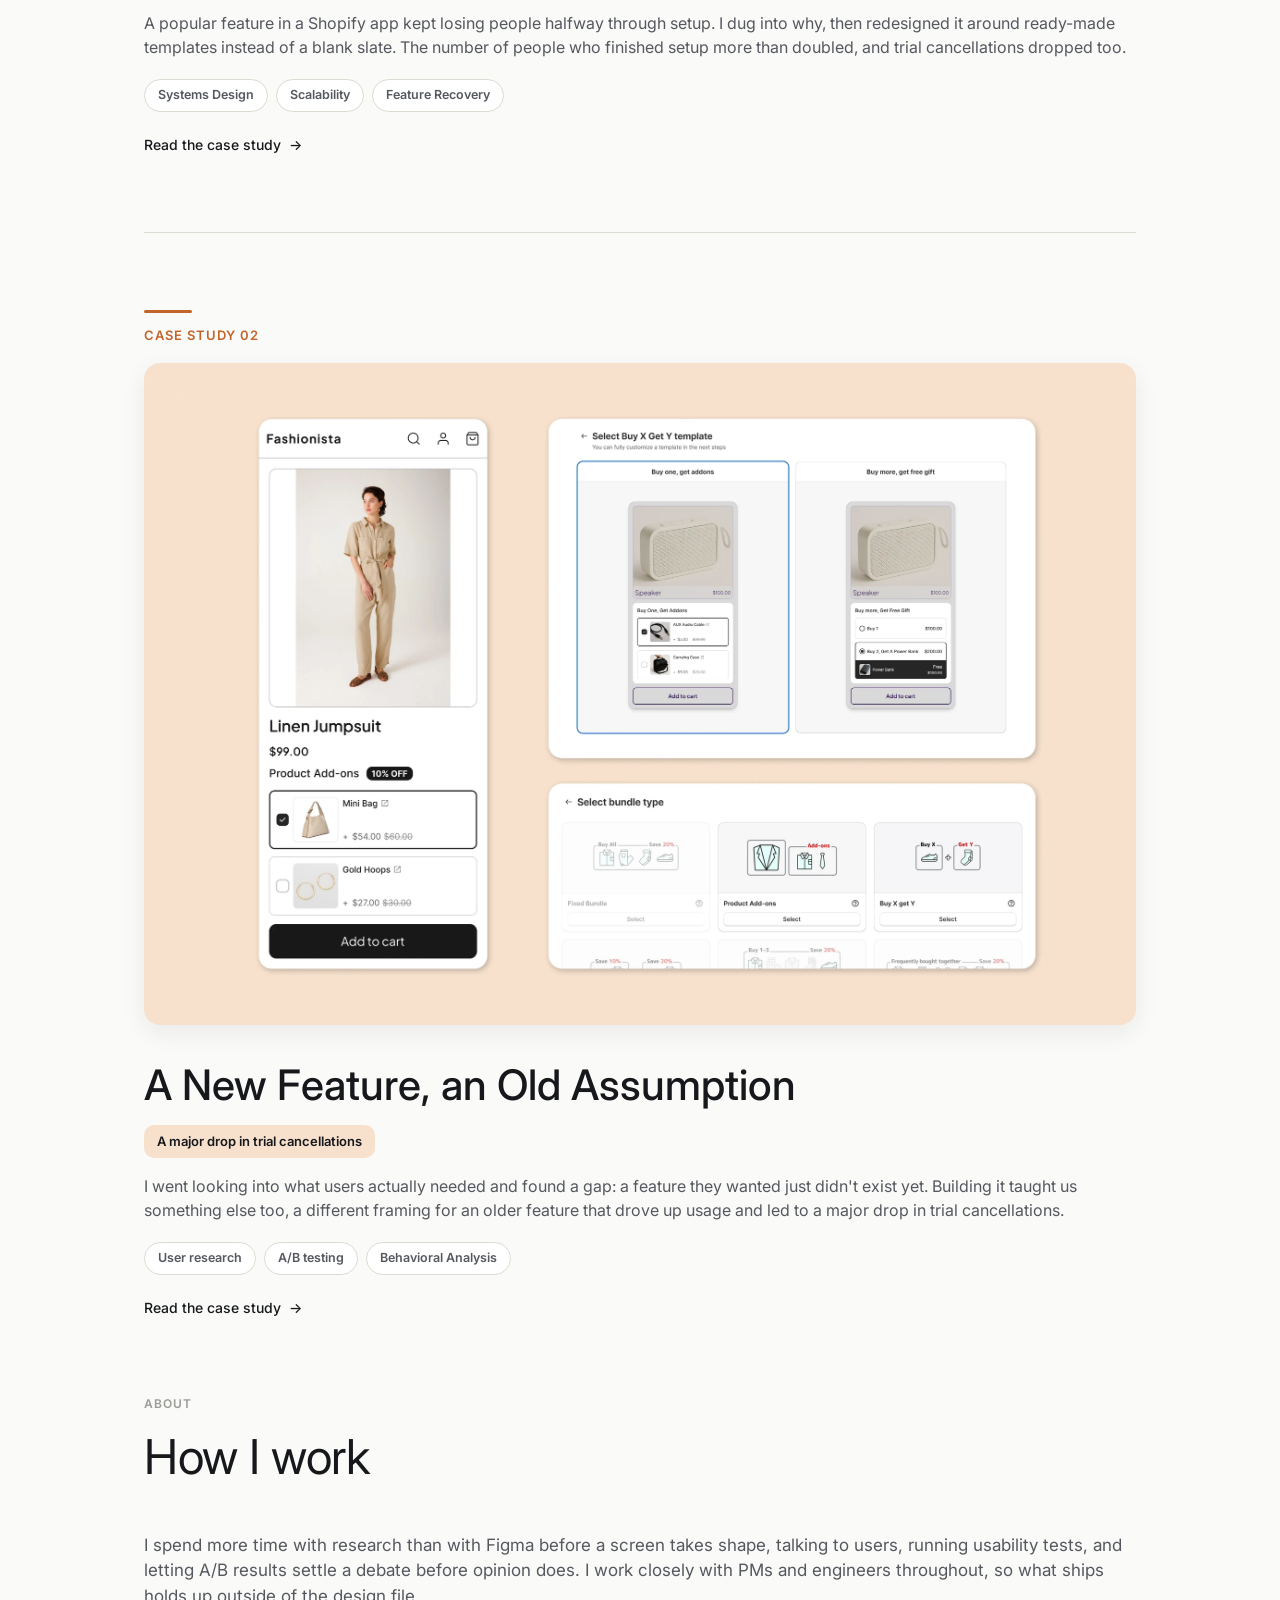
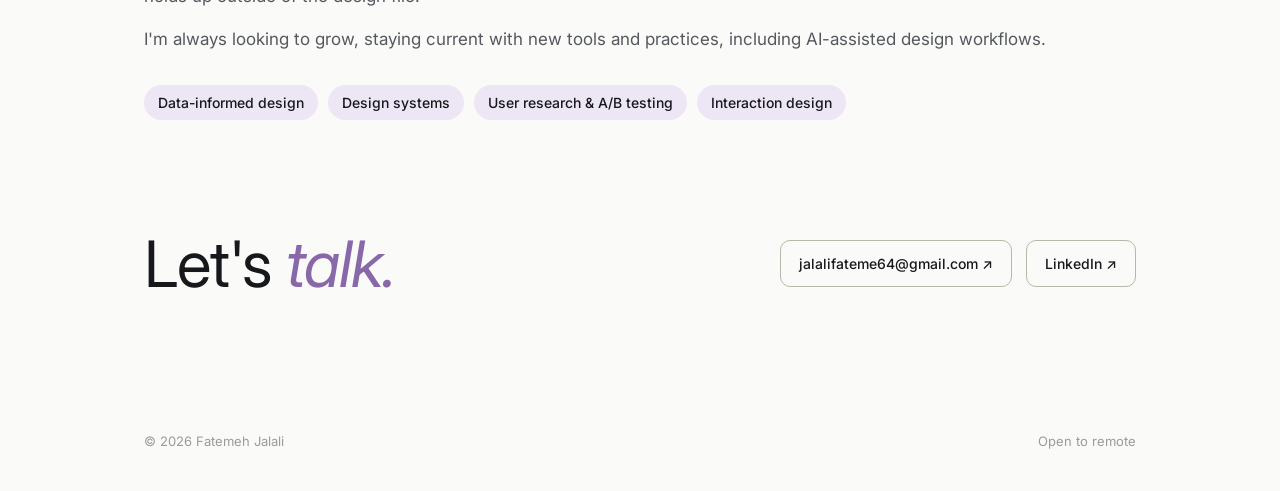
==== commit f4507da9: "Remove em-dashes from body copy, rewrite as plain sentences Replaces every em-dash-bracketed or trai" ====
--- a/index.html
+++ b/index.html
@@ -4,11 +4,11 @@
 <meta charset="UTF-8">
 <meta name="viewport" content="width=device-width, initial-scale=1.0">
 <title>Fatemeh Jalali — Product Designer</title>
-<meta name="description" content="Fatemeh Jalali — product designer with six years of experience in e-commerce and Shopify, designing with research, testing, and measured outcomes.">
+<meta name="description" content="Fatemeh Jalali is a product designer with 6 years of experience in e-commerce and Shopify, designing with research, testing, and measured outcomes.">
 
 <meta property="og:type" content="website">
 <meta property="og:title" content="Fatemeh Jalali — Product Designer">
-<meta property="og:description" content="Product designer with six years of experience in e-commerce and Shopify. Design decisions, backed by evidence.">
+<meta property="og:description" content="Product designer with 6 years of experience in e-commerce and Shopify. Design decisions, backed by evidence.">
 <meta property="og:url" content="https://fatemehjalali.is-a.dev/">
 <meta name="twitter:card" content="summary_large_image">
 <!-- TODO before launch: add an og:image. -->
@@ -115,7 +115,7 @@
 
       <div class="about-grid reveal">
         <div class="about-text">
-          <p>I spend more time with research than with Figma before a screen takes shape — talking to users, running usability tests, and letting A/B results settle a debate before opinion does. I work closely with PMs and engineers throughout, so what ships holds up outside of the design file.</p>
+          <p>I spend more time with research than with Figma before a screen takes shape, talking to users, running usability tests, and letting A/B results settle a debate before opinion does. I work closely with PMs and engineers throughout, so what ships holds up outside of the design file.</p>
           <p>I'm always looking to grow, staying current with new tools and practices, including AI-assisted design workflows.</p>
 
           <div class="skills">
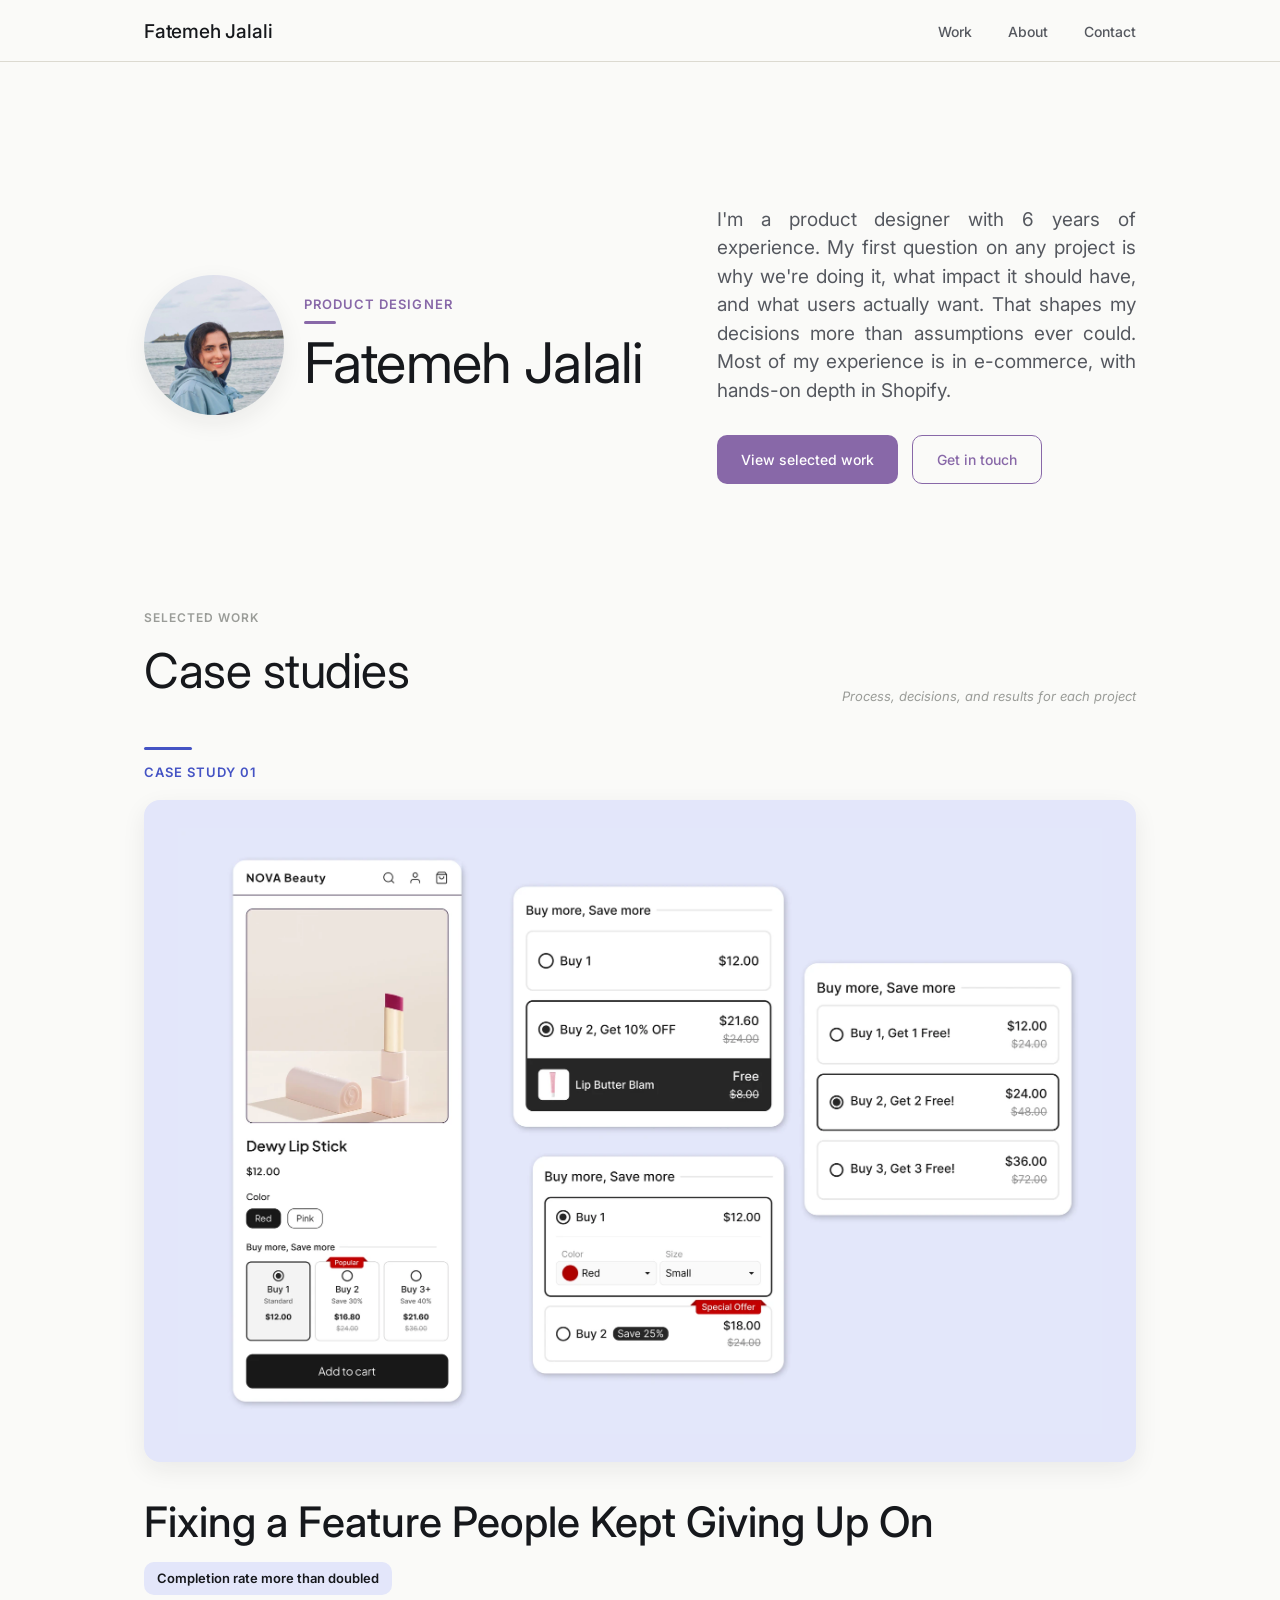
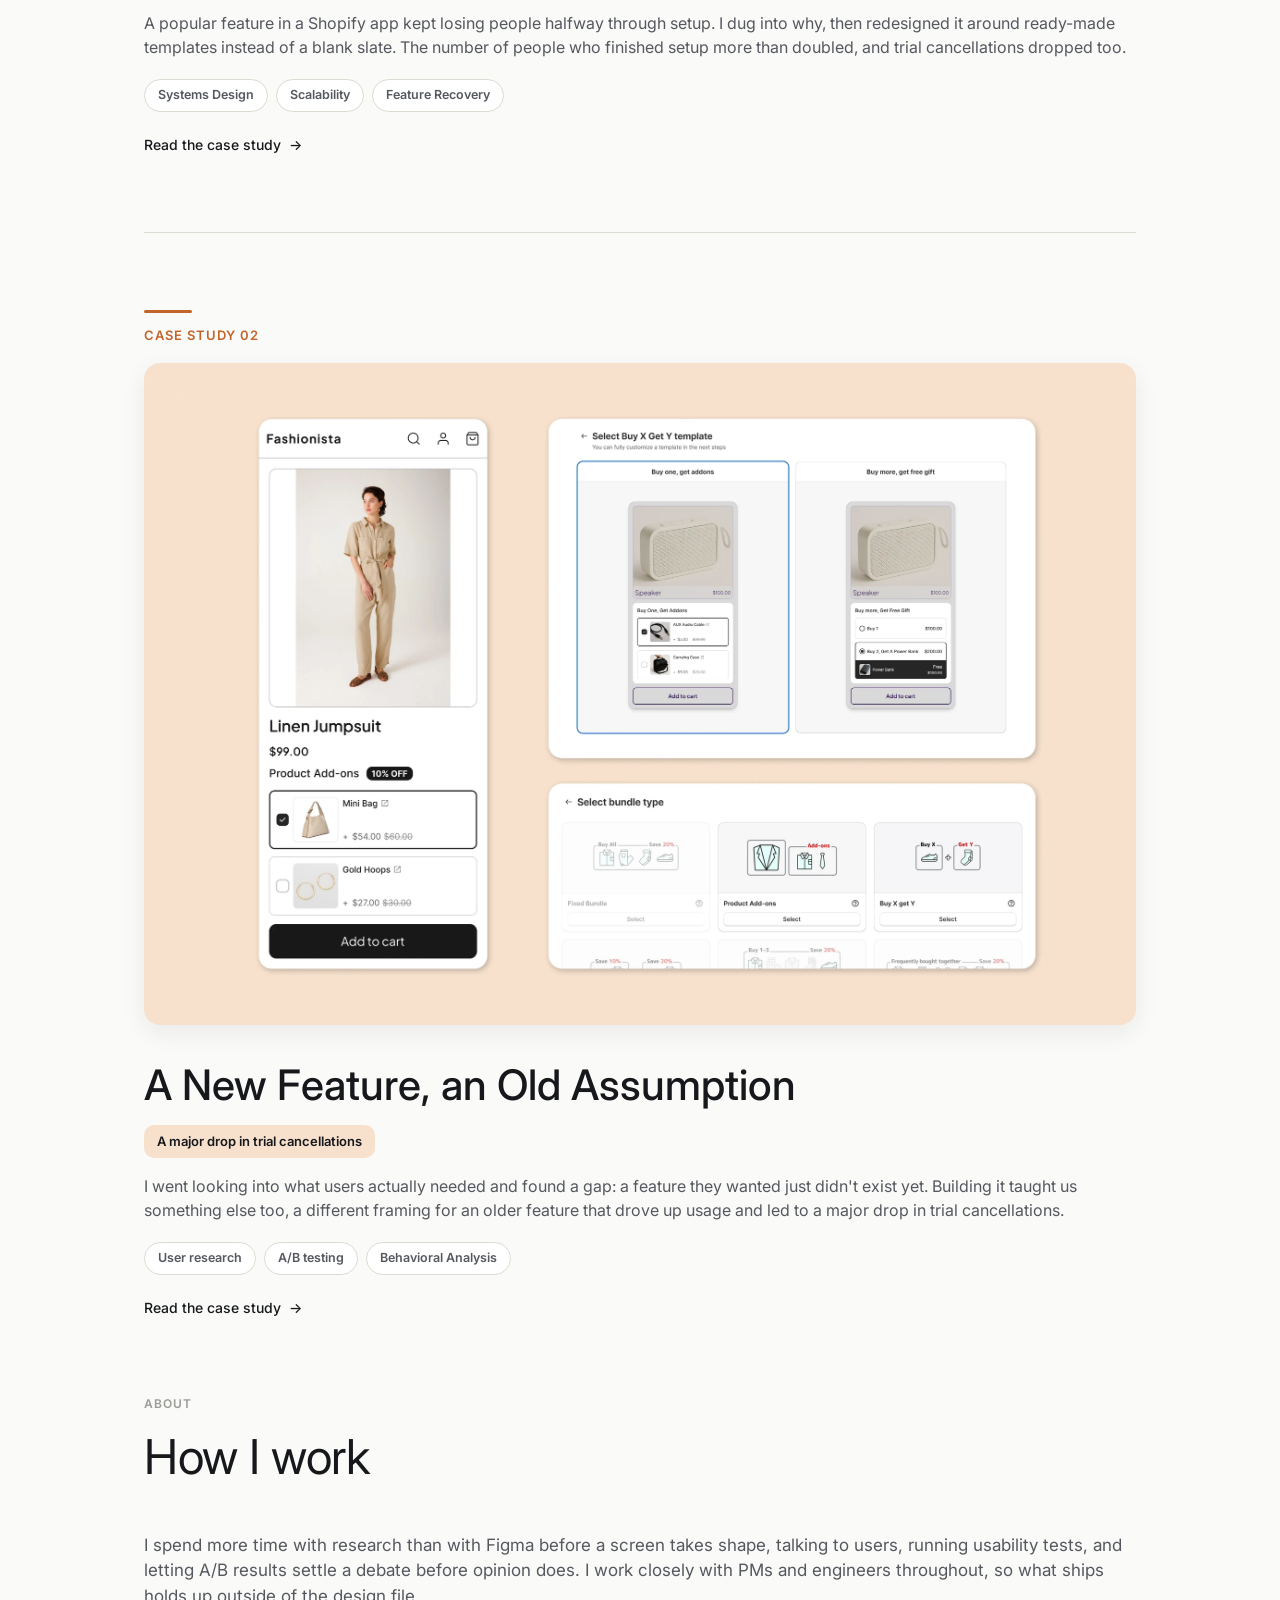
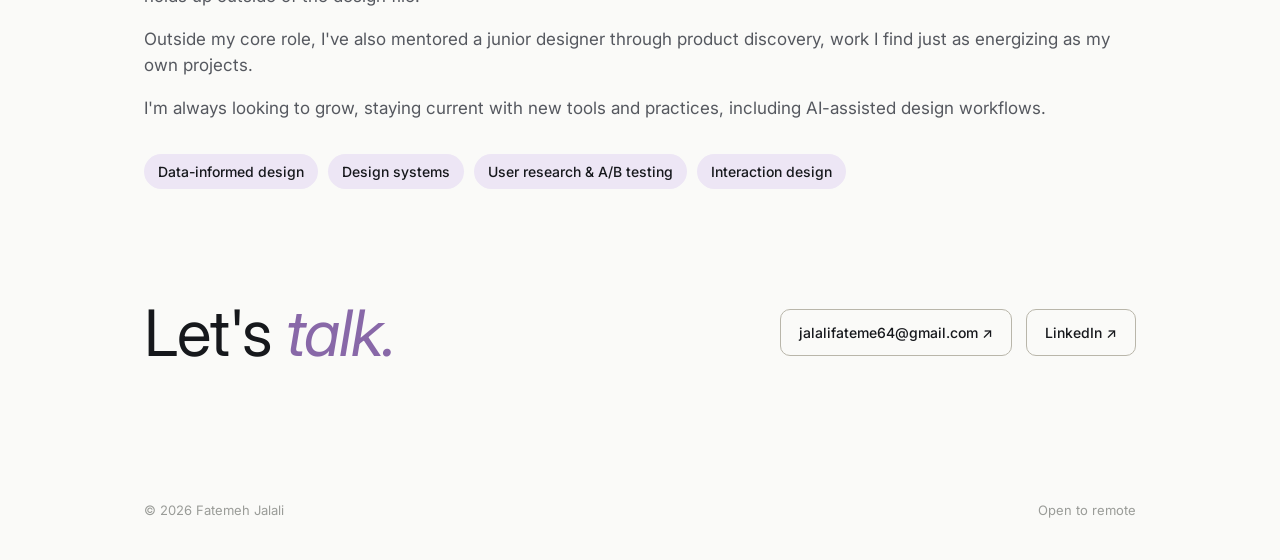
==== commit dcabfe86: "Add mentorship line to About section Inserts a new paragraph noting mentoring a junior designer thro" ====
--- a/index.html
+++ b/index.html
@@ -116,6 +116,7 @@
       <div class="about-grid reveal">
         <div class="about-text">
           <p>I spend more time with research than with Figma before a screen takes shape, talking to users, running usability tests, and letting A/B results settle a debate before opinion does. I work closely with PMs and engineers throughout, so what ships holds up outside of the design file.</p>
+          <p>Outside my core role, I've also mentored a junior designer through product discovery, work I find just as energizing as my own projects.</p>
           <p>I'm always looking to grow, staying current with new tools and practices, including AI-assisted design workflows.</p>
 
           <div class="skills">
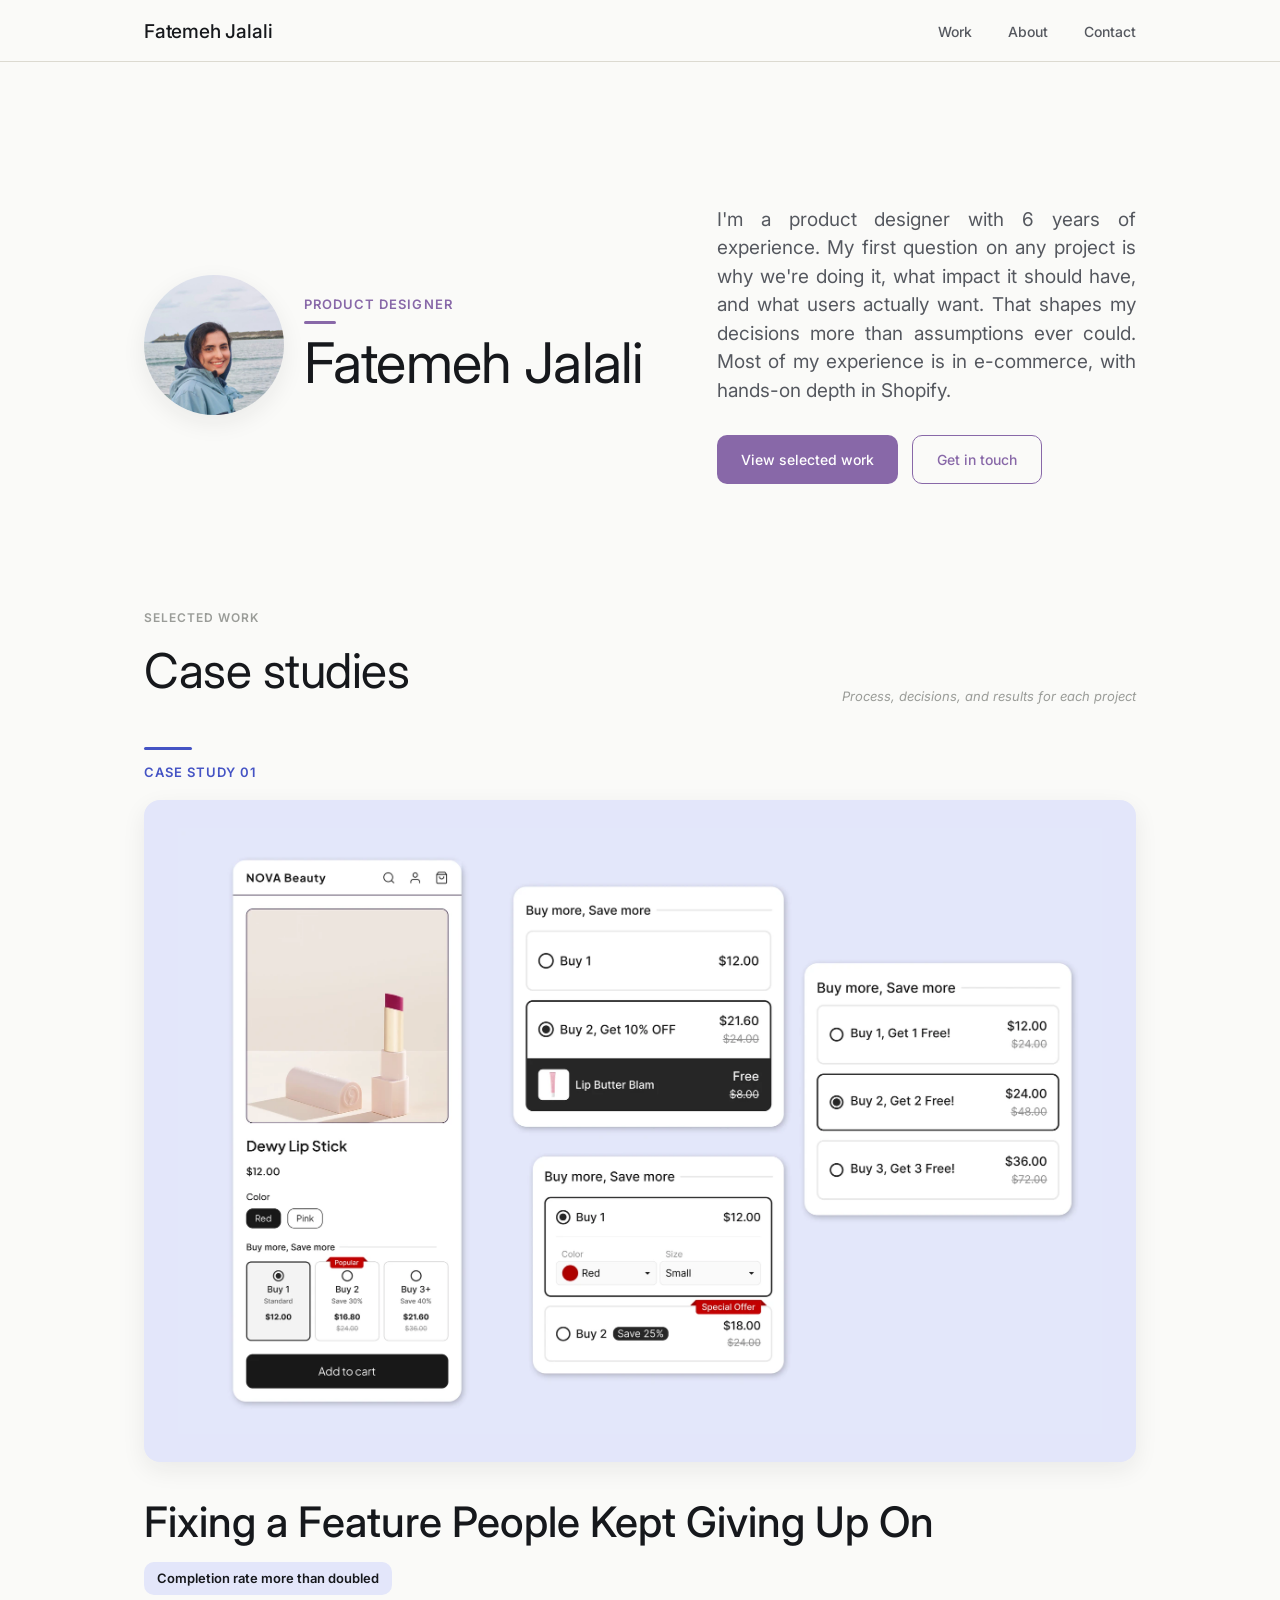
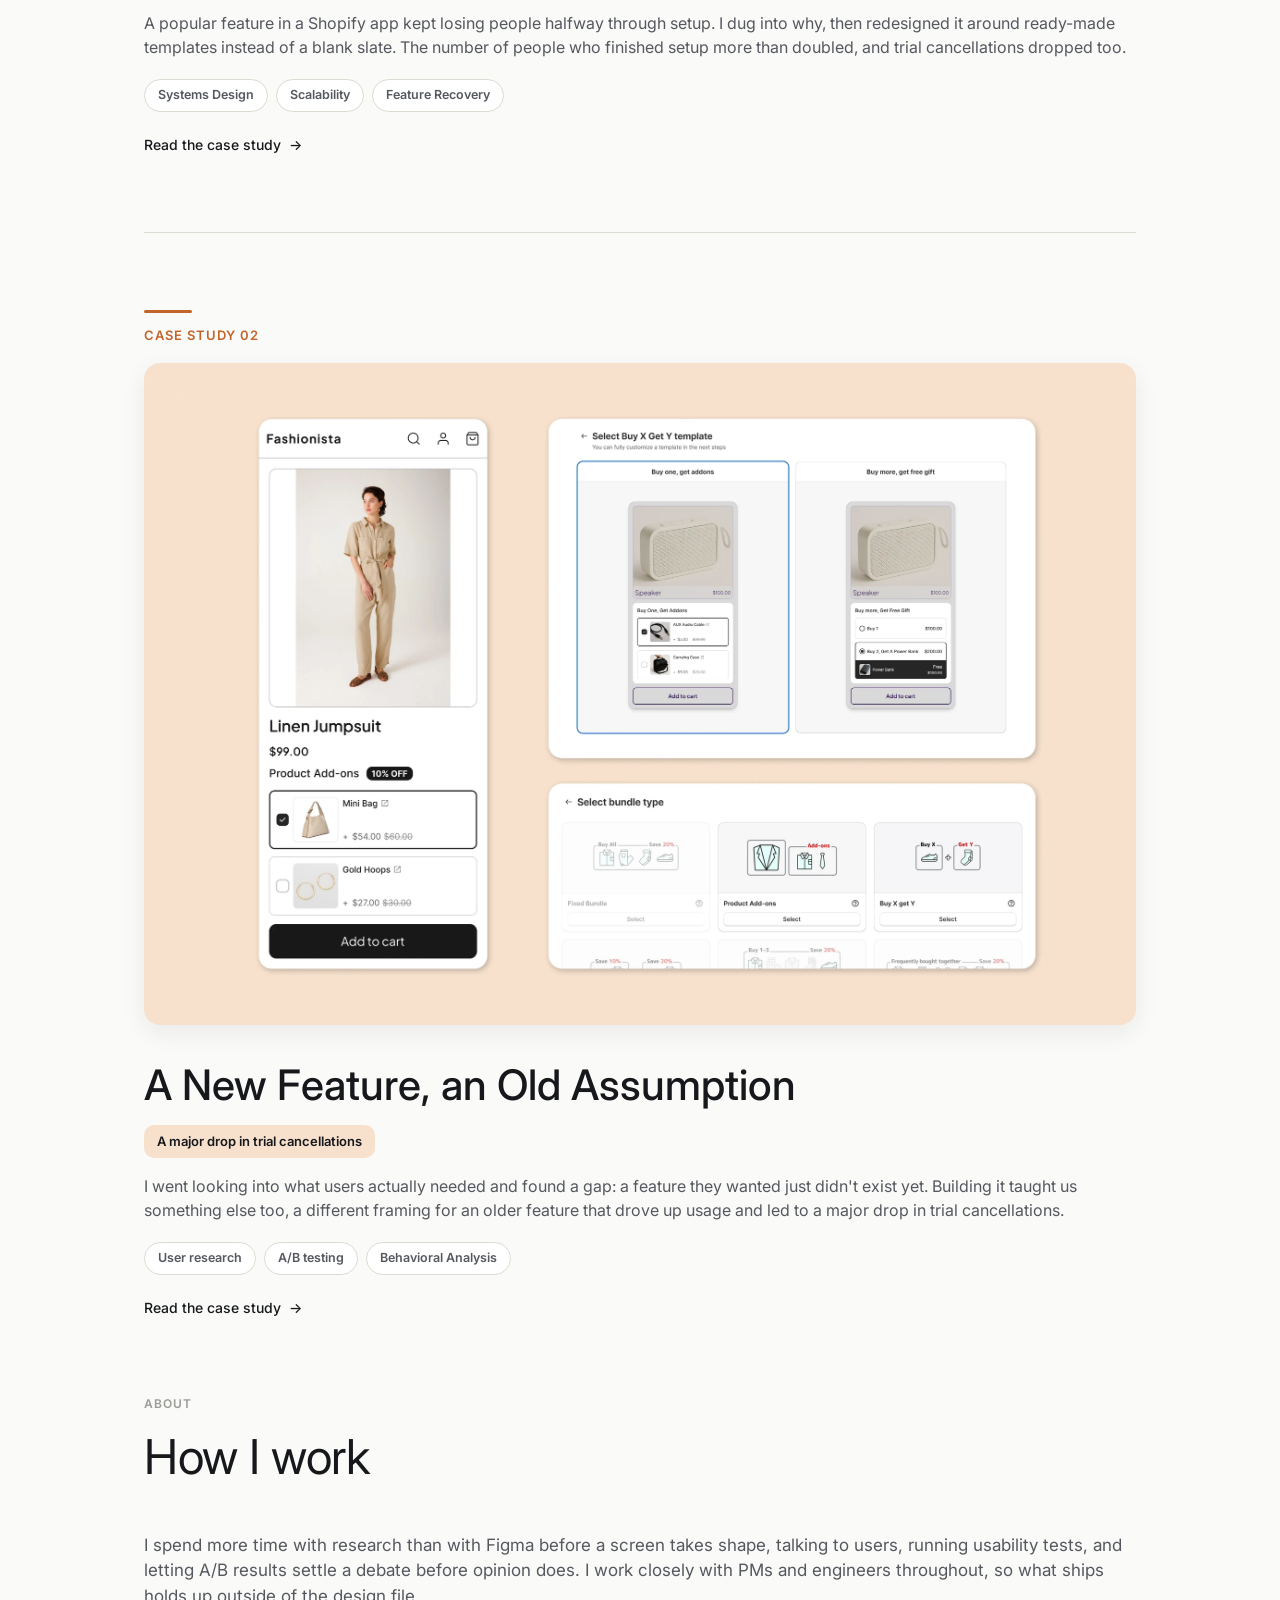
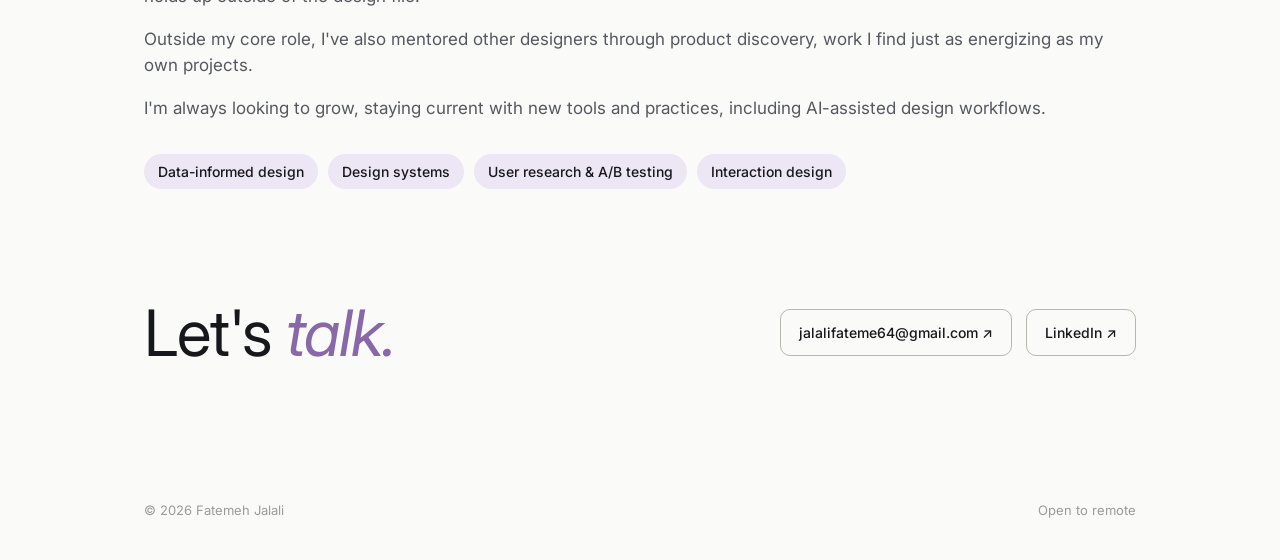
==== commit eaa56764: "Change mentorship line from a junior designer to other designers" ====
--- a/index.html
+++ b/index.html
@@ -116,7 +116,7 @@
       <div class="about-grid reveal">
         <div class="about-text">
           <p>I spend more time with research than with Figma before a screen takes shape, talking to users, running usability tests, and letting A/B results settle a debate before opinion does. I work closely with PMs and engineers throughout, so what ships holds up outside of the design file.</p>
-          <p>Outside my core role, I've also mentored a junior designer through product discovery, work I find just as energizing as my own projects.</p>
+          <p>Outside my core role, I've also mentored other designers through product discovery, work I find just as energizing as my own projects.</p>
           <p>I'm always looking to grow, staying current with new tools and practices, including AI-assisted design workflows.</p>
 
           <div class="skills">
